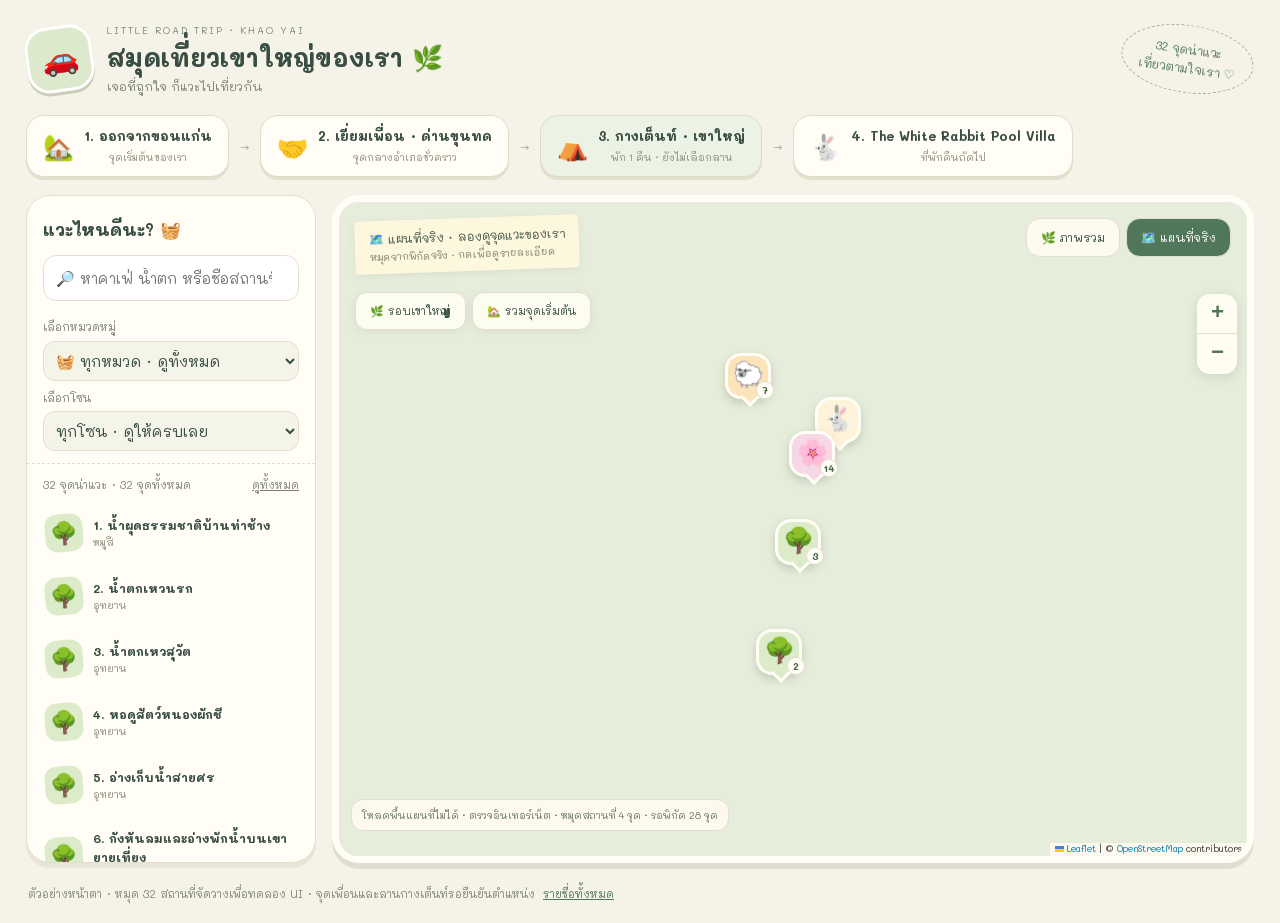
==== index.html @ 8b0625c5 "Add web app manifest for "สมุดเที่ยวเขาใหญ่ของเรา" - Created a new manifest.webmanifest file - Defin" ====
<!doctype html>
<html lang="th"><head><meta charset="utf-8"><meta name="viewport" content="width=device-width,initial-scale=1,viewport-fit=cover"><title>สมุดเที่ยวเขาใหญ่ของเรา 🌿</title>
<meta name="theme-color" content="#51775a">
<link rel="manifest" href="manifest.webmanifest">
<meta name="apple-mobile-web-app-capable" content="yes">
<meta name="mobile-web-app-capable" content="yes">
<meta name="apple-mobile-web-app-title" content="เที่ยวเขาใหญ่">
<meta name="apple-mobile-web-app-status-bar-style" content="default">
<link rel="icon" href="assets/icons/favicon.ico" sizes="16x16 32x32 48x48">
<link rel="icon" href="assets/icons/favicon.svg" type="image/svg+xml" sizes="any">
<link rel="apple-touch-icon" href="assets/icons/apple-touch-icon.png" sizes="180x180">
<link rel="preconnect" href="https://fonts.googleapis.com">
<link rel="preconnect" href="https://fonts.gstatic.com" crossorigin>
<link rel="stylesheet" href="https://fonts.googleapis.com/css2?family=Mali:wght@400;500;600;700&display=swap">
<link rel="stylesheet" href="assets/vendor/leaflet/leaflet.css">
<link rel="stylesheet" href="styles.css"></head><body>
<header><div class="brand"><div class="logo" aria-hidden="true">🚗</div><div><div class="kicker">LITTLE ROAD TRIP · KHAO YAI</div><h1>สมุดเที่ยวเขาใหญ่ของเรา 🌿</h1><p>เจอที่ถูกใจ ก็แวะไปเที่ยวกัน</p></div></div><div class="stamp">32 จุดน่าแวะ<br>เที่ยวตามใจเรา ♡</div></header>
<nav class="trip" id="trip" aria-label="จุดหมายหลัก"></nav>
<main class="workspace"><aside class="sidebar"><div class="sidebarhead"><h2>แวะไหนดีนะ? 🧺</h2><input id="search" class="search" type="search" placeholder="🔎 หาคาเฟ่ น้ำตก หรือชื่อสถานที่" aria-label="ค้นหาสถานที่"><div class="filtergrid"><div class="filterfield"><label class="filterlabel" for="category">เลือกหมวดหมู่</label><select id="category" aria-label="กรองหมวดหมู่"><option value="">🧺 ทุกหมวด · ดูทั้งหมด</option></select></div><div class="filterfield"><label class="filterlabel" for="zone">เลือกโซน</label><select id="zone" aria-label="กรองโซน"><option value="">ทุกโซน · ดูให้ครบเลย</option></select></div></div></div><div class="result"><span id="count" aria-live="polite"></span><button id="reset">ดูทั้งหมด</button></div><div class="list" id="list"></div></aside>
<section class="mapboard" id="board" aria-label="แผนที่เที่ยว"><div class="maptoolbar"><div class="tape" id="mapnotice">📌 แผนที่ภาพร่างสำหรับลอง UI<small>ตำแหน่งและเส้นทางในภาพนี้ใช้จัดวางตัวอย่าง ไม่ใช้เทียบระยะจริง</small></div><div class="views"><button id="sketchTab" aria-pressed="true">🌿 ภาพรวม</button><button id="realTab" aria-pressed="false">🗺️ แผนที่จริง</button></div></div><svg id="art" class="mapart" viewBox="0 0 1000 740" aria-label="ภาพร่างแสดงจุดหมายและสถานที่ 32 แห่ง"><defs><pattern id="grass" width="38" height="38" patternUnits="userSpaceOnUse"><path d="m6 13 2-4 2 4m17 15 2-3 2 3" fill="none" stroke="#bccda2" stroke-width="1.5" opacity=".5"/></pattern><symbol id="tree" viewBox="0 0 30 40"><path d="M15 37V20" stroke="#9b9d77" stroke-width="4"/><path d="m15 2 13 22H2Z" fill="#a5bc91"/><path d="m15 10 14 21H1Z" fill="#93ac7c"/></symbol></defs><rect width="1000" height="740" fill="#e9efdb"/><rect width="1000" height="740" fill="url(#grass)"/><path d="M720 0C830 100 660 150 760 260S860 430 720 530 850 680 1000 640" stroke="#c4deea" stroke-width="34" fill="none"/><path d="M0 560Q100 450 240 550T500 580 700 540 1000 580V740H0Z" fill="#d1dfbf"/><path d="m35 685 72-90 70 90m540 32 93-115 102 115m15-45 58-75 68 75" fill="#b5c99e"/><g opacity=".7"><use href="#tree" x="35" y="400" width="32" height="43"/><use href="#tree" x="80" y="425" width="25" height="40"/><use href="#tree" x="170" y="685" width="34" height="44"/><use href="#tree" x="605" y="650" width="35" height="50"/><use href="#tree" x="690" y="690" width="28" height="40"/><use href="#tree" x="930" y="425" width="28" height="40"/><use href="#tree" x="450" y="85" width="29" height="41"/></g><g fill="#fffdf4" opacity=".8"><ellipse cx="830" cy="88" rx="42" ry="15"/><ellipse cx="858" cy="80" rx="27" ry="20"/><ellipse cx="650" cy="55" rx="34" ry="12"/></g><path d="M195 145C150 260 320 255 380 310S500 420 410 520 290 565 300 650" fill="none" stroke="#fff9e9" stroke-width="22" stroke-linecap="round"/><path d="M195 145C150 260 320 255 380 310S500 420 410 520 290 565 300 650" fill="none" stroke="#87a985" stroke-width="7" stroke-dasharray="10 10" stroke-linecap="round"/><path d="M300 650Q475 730 610 480" fill="none" stroke="#fff9e9" stroke-width="20"/><path d="M300 650Q475 730 610 480" fill="none" stroke="#e9a58b" stroke-width="6" stroke-dasharray="9 9" stroke-linecap="round"/><text x="60" y="95" class="biglabel">ระหว่างทาง 🚙</text><text x="635" y="360" class="biglabel">รอบเขาใหญ่</text><text x="95" y="585" class="maplabel">อุทยาน · ธรรมชาติ 🌲</text><text x="565" y="178" class="maplabel">คาเฟ่ &amp; ของอร่อย ☕</text><g id="pins"></g><g id="mainpins"></g></svg>
<div class="controls"><button id="zoomIn" aria-label="ซูมเข้า">＋</button><button id="zoomOut" aria-label="ซูมออก">−</button><button id="fit" aria-label="ดูภาพรวม">⌂</button></div><div id="realmap" class="realmap" hidden></div><section id="selected" class="selected" hidden aria-live="polite"></section><div class="mapfoot">วาดไว้ให้เลือกจุดแวะ ♡ · ภาพร่างไม่อิงมาตราส่วน</div></section></main>
<footer class="help">ตัวอย่างหน้าตา · หมุด 32 สถานที่จัดวางเพื่อทดลอง UI · จุดเพื่อนและลานกางเต็นท์รอยืนยันตำแหน่ง<a href="README.md">รายชื่อทั้งหมด</a></footer>
<dialog id="dialog"><div class="dialoghead"><span>บันทึกของจุดนี้ 📖</span><button id="close">ปิด ✕</button></div><div class="detail" id="detail"></div></dialog>
<script src="assets/vendor/leaflet/leaflet.js" defer></script>
<script src="places-data.js" defer></script>
<script src="app.js" defer></script></body></html>
---- assets/vendor/leaflet/leaflet.css ----
/* required styles */

.leaflet-pane,
.leaflet-tile,
.leaflet-marker-icon,
.leaflet-marker-shadow,
.leaflet-tile-container,
.leaflet-pane > svg,
.leaflet-pane > canvas,
.leaflet-zoom-box,
.leaflet-image-layer,
.leaflet-layer {
	position: absolute;
	left: 0;
	top: 0;
	}
.leaflet-container {
	overflow: hidden;
	}
.leaflet-tile,
.leaflet-marker-icon,
.leaflet-marker-shadow {
	-webkit-user-select: none;
	   -moz-user-select: none;
	        user-select: none;
	  -webkit-user-drag: none;
	}
/* Prevents IE11 from highlighting tiles in blue */
.leaflet-tile::selection {
	background: transparent;
}
/* Safari renders non-retina tile on retina better with this, but Chrome is worse */
.leaflet-safari .leaflet-tile {
	image-rendering: -webkit-optimize-contrast;
	}
/* hack that prevents hw layers "stretching" when loading new tiles */
.leaflet-safari .leaflet-tile-container {
	width: 1600px;
	height: 1600px;
	-webkit-transform-origin: 0 0;
	}
.leaflet-marker-icon,
.leaflet-marker-shadow {
	display: block;
	}
/* .leaflet-container svg: reset svg max-width decleration shipped in Joomla! (joomla.org) 3.x */
/* .leaflet-container img: map is broken in FF if you have max-width: 100% on tiles */
.leaflet-container .leaflet-overlay-pane svg {
	max-width: none !important;
	max-height: none !important;
	}
.leaflet-container .leaflet-marker-pane img,
.leaflet-container .leaflet-shadow-pane img,
.leaflet-container .leaflet-tile-pane img,
.leaflet-container img.leaflet-image-layer,
.leaflet-container .leaflet-tile {
	max-width: none !important;
	max-height: none !important;
	width: auto;
	padding: 0;
	}

.leaflet-container img.leaflet-tile {
	/* See: https://bugs.chromium.org/p/chromium/issues/detail?id=600120 */
	mix-blend-mode: plus-lighter;
}

.leaflet-container.leaflet-touch-zoom {
	-ms-touch-action: pan-x pan-y;
	touch-action: pan-x pan-y;
	}
.leaflet-container.leaflet-touch-drag {
	-ms-touch-action: pinch-zoom;
	/* Fallback for FF which doesn't support pinch-zoom */
	touch-action: none;
	touch-action: pinch-zoom;
}
.leaflet-container.leaflet-touch-drag.leaflet-touch-zoom {
	-ms-touch-action: none;
	touch-action: none;
}
.leaflet-container {
	-webkit-tap-highlight-color: transparent;
}
.leaflet-container a {
	-webkit-tap-highlight-color: rgba(51, 181, 229, 0.4);
}
.leaflet-tile {
	filter: inherit;
	visibility: hidden;
	}
.leaflet-tile-loaded {
	visibility: inherit;
	}
.leaflet-zoom-box {
	width: 0;
	height: 0;
	-moz-box-sizing: border-box;
	     box-sizing: border-box;
	z-index: 800;
	}
/* workaround for https://bugzilla.mozilla.org/show_bug.cgi?id=888319 */
.leaflet-overlay-pane svg {
	-moz-user-select: none;
	}

.leaflet-pane         { z-index: 400; }

.leaflet-tile-pane    { z-index: 200; }
.leaflet-overlay-pane { z-index: 400; }
.leaflet-shadow-pane  { z-index: 500; }
.leaflet-marker-pane  { z-index: 600; }
.leaflet-tooltip-pane   { z-index: 650; }
.leaflet-popup-pane   { z-index: 700; }

.leaflet-map-pane canvas { z-index: 100; }
.leaflet-map-pane svg    { z-index: 200; }

.leaflet-vml-shape {
	width: 1px;
	height: 1px;
	}
.lvml {
	behavior: url(#default#VML);
	display: inline-block;
	position: absolute;
	}


/* control positioning */

.leaflet-control {
	position: relative;
	z-index: 800;
	pointer-events: visiblePainted; /* IE 9-10 doesn't have auto */
	pointer-events: auto;
	}
.leaflet-top,
.leaflet-bottom {
	position: absolute;
	z-index: 1000;
	pointer-events: none;
	}
.leaflet-top {
	top: 0;
	}
.leaflet-right {
	right: 0;
	}
.leaflet-bottom {
	bottom: 0;
	}
.leaflet-left {
	left: 0;
	}
.leaflet-control {
	float: left;
	clear: both;
	}
.leaflet-right .leaflet-control {
	float: right;
	}
.leaflet-top .leaflet-control {
	margin-top: 10px;
	}
.leaflet-bottom .leaflet-control {
	margin-bottom: 10px;
	}
.leaflet-left .leaflet-control {
	margin-left: 10px;
	}
.leaflet-right .leaflet-control {
	margin-right: 10px;
	}


/* zoom and fade animations */

.leaflet-fade-anim .leaflet-popup {
	opacity: 0;
	-webkit-transition: opacity 0.2s linear;
	   -moz-transition: opacity 0.2s linear;
	        transition: opacity 0.2s linear;
	}
.leaflet-fade-anim .leaflet-map-pane .leaflet-popup {
	opacity: 1;
	}
.leaflet-zoom-animated {
	-webkit-transform-origin: 0 0;
	    -ms-transform-origin: 0 0;
	        transform-origin: 0 0;
	}
svg.leaflet-zoom-animated {
	will-change: transform;
}

.leaflet-zoom-anim .leaflet-zoom-animated {
	-webkit-transition: -webkit-transform 0.25s cubic-bezier(0,0,0.25,1);
	   -moz-transition:    -moz-transform 0.25s cubic-bezier(0,0,0.25,1);
	        transition:         transform 0.25s cubic-bezier(0,0,0.25,1);
	}
.leaflet-zoom-anim .leaflet-tile,
.leaflet-pan-anim .leaflet-tile {
	-webkit-transition: none;
	   -moz-transition: none;
	        transition: none;
	}

.leaflet-zoom-anim .leaflet-zoom-hide {
	visibility: hidden;
	}


/* cursors */

.leaflet-interactive {
	cursor: pointer;
	}
.leaflet-grab {
	cursor: -webkit-grab;
	cursor:    -moz-grab;
	cursor:         grab;
	}
.leaflet-crosshair,
.leaflet-crosshair .leaflet-interactive {
	cursor: crosshair;
	}
.leaflet-popup-pane,
.leaflet-control {
	cursor: auto;
	}
.leaflet-dragging .leaflet-grab,
.leaflet-dragging .leaflet-grab .leaflet-interactive,
.leaflet-dragging .leaflet-marker-draggable {
	cursor: move;
	cursor: -webkit-grabbing;
	cursor:    -moz-grabbing;
	cursor:         grabbing;
	}

/* marker & overlays interactivity */
.leaflet-marker-icon,
.leaflet-marker-shadow,
.leaflet-image-layer,
.leaflet-pane > svg path,
.leaflet-tile-container {
	pointer-events: none;
	}

.leaflet-marker-icon.leaflet-interactive,
.leaflet-image-layer.leaflet-interactive,
.leaflet-pane > svg path.leaflet-interactive,
svg.leaflet-image-layer.leaflet-interactive path {
	pointer-events: visiblePainted; /* IE 9-10 doesn't have auto */
	pointer-events: auto;
	}

/* visual tweaks */

.leaflet-container {
	background: #ddd;
	outline-offset: 1px;
	}
.leaflet-container a {
	color: #0078A8;
	}
.leaflet-zoom-box {
	border: 2px dotted #38f;
	background: rgba(255,255,255,0.5);
	}


/* general typography */
.leaflet-container {
	font-family: "Helvetica Neue", Arial, Helvetica, sans-serif;
	font-size: 12px;
	font-size: 0.75rem;
	line-height: 1.5;
	}


/* general toolbar styles */

.leaflet-bar {
	box-shadow: 0 1px 5px rgba(0,0,0,0.65);
	border-radius: 4px;
	}
.leaflet-bar a {
	background-color: #fff;
	border-bottom: 1px solid #ccc;
	width: 26px;
	height: 26px;
	line-height: 26px;
	display: block;
	text-align: center;
	text-decoration: none;
	color: black;
	}
.leaflet-bar a,
.leaflet-control-layers-toggle {
	background-position: 50% 50%;
	background-repeat: no-repeat;
	display: block;
	}
.leaflet-bar a:hover,
.leaflet-bar a:focus {
	background-color: #f4f4f4;
	}
.leaflet-bar a:first-child {
	border-top-left-radius: 4px;
	border-top-right-radius: 4px;
	}
.leaflet-bar a:last-child {
	border-bottom-left-radius: 4px;
	border-bottom-right-radius: 4px;
	border-bottom: none;
	}
.leaflet-bar a.leaflet-disabled {
	cursor: default;
	background-color: #f4f4f4;
	color: #bbb;
	}

.leaflet-touch .leaflet-bar a {
	width: 30px;
	height: 30px;
	line-height: 30px;
	}
.leaflet-touch .leaflet-bar a:first-child {
	border-top-left-radius: 2px;
	border-top-right-radius: 2px;
	}
.leaflet-touch .leaflet-bar a:last-child {
	border-bottom-left-radius: 2px;
	border-bottom-right-radius: 2px;
	}

/* zoom control */

.leaflet-control-zoom-in,
.leaflet-control-zoom-out {
	font: bold 18px 'Lucida Console', Monaco, monospace;
	text-indent: 1px;
	}

.leaflet-touch .leaflet-control-zoom-in, .leaflet-touch .leaflet-control-zoom-out  {
	font-size: 22px;
	}


/* layers control */

.leaflet-control-layers {
	box-shadow: 0 1px 5px rgba(0,0,0,0.4);
	background: #fff;
	border-radius: 5px;
	}
.leaflet-control-layers-toggle {
	background-image: url(images/layers.png);
	width: 36px;
	height: 36px;
	}
.leaflet-retina .leaflet-control-layers-toggle {
	background-image: url(images/layers-2x.png);
	background-size: 26px 26px;
	}
.leaflet-touch .leaflet-control-layers-toggle {
	width: 44px;
	height: 44px;
	}
.leaflet-control-layers .leaflet-control-layers-list,
.leaflet-control-layers-expanded .leaflet-control-layers-toggle {
	display: none;
	}
.leaflet-control-layers-expanded .leaflet-control-layers-list {
	display: block;
	position: relative;
	}
.leaflet-control-layers-expanded {
	padding: 6px 10px 6px 6px;
	color: #333;
	background: #fff;
	}
.leaflet-control-layers-scrollbar {
	overflow-y: scroll;
	overflow-x: hidden;
	padding-right: 5px;
	}
.leaflet-control-layers-selector {
	margin-top: 2px;
	position: relative;
	top: 1px;
	}
.leaflet-control-layers label {
	display: block;
	font-size: 13px;
	font-size: 1.08333em;
	}
.leaflet-control-layers-separator {
	height: 0;
	border-top: 1px solid #ddd;
	margin: 5px -10px 5px -6px;
	}

/* Default icon URLs */
.leaflet-default-icon-path { /* used only in path-guessing heuristic, see L.Icon.Default */
	background-image: url(images/marker-icon.png);
	}


/* attribution and scale controls */

.leaflet-container .leaflet-control-attribution {
	background: #fff;
	background: rgba(255, 255, 255, 0.8);
	margin: 0;
	}
.leaflet-control-attribution,
.leaflet-control-scale-line {
	padding: 0 5px;
	color: #333;
	line-height: 1.4;
	}
.leaflet-control-attribution a {
	text-decoration: none;
	}
.leaflet-control-attribution a:hover,
.leaflet-control-attribution a:focus {
	text-decoration: underline;
	}
.leaflet-attribution-flag {
	display: inline !important;
	vertical-align: baseline !important;
	width: 1em;
	height: 0.6669em;
	}
.leaflet-left .leaflet-control-scale {
	margin-left: 5px;
	}
.leaflet-bottom .leaflet-control-scale {
	margin-bottom: 5px;
	}
.leaflet-control-scale-line {
	border: 2px solid #777;
	border-top: none;
	line-height: 1.1;
	padding: 2px 5px 1px;
	white-space: nowrap;
	-moz-box-sizing: border-box;
	     box-sizing: border-box;
	background: rgba(255, 255, 255, 0.8);
	text-shadow: 1px 1px #fff;
	}
.leaflet-control-scale-line:not(:first-child) {
	border-top: 2px solid #777;
	border-bottom: none;
	margin-top: -2px;
	}
.leaflet-control-scale-line:not(:first-child):not(:last-child) {
	border-bottom: 2px solid #777;
	}

.leaflet-touch .leaflet-control-attribution,
.leaflet-touch .leaflet-control-layers,
.leaflet-touch .leaflet-bar {
	box-shadow: none;
	}
.leaflet-touch .leaflet-control-layers,
.leaflet-touch .leaflet-bar {
	border: 2px solid rgba(0,0,0,0.2);
	background-clip: padding-box;
	}


/* popup */

.leaflet-popup {
	position: absolute;
	text-align: center;
	margin-bottom: 20px;
	}
.leaflet-popup-content-wrapper {
	padding: 1px;
	text-align: left;
	border-radius: 12px;
	}
.leaflet-popup-content {
	margin: 13px 24px 13px 20px;
	line-height: 1.3;
	font-size: 13px;
	font-size: 1.08333em;
	min-height: 1px;
	}
.leaflet-popup-content p {
	margin: 17px 0;
	margin: 1.3em 0;
	}
.leaflet-popup-tip-container {
	width: 40px;
	height: 20px;
	position: absolute;
	left: 50%;
	margin-top: -1px;
	margin-left: -20px;
	overflow: hidden;
	pointer-events: none;
	}
.leaflet-popup-tip {
	width: 17px;
	height: 17px;
	padding: 1px;

	margin: -10px auto 0;
	pointer-events: auto;

	-webkit-transform: rotate(45deg);
	   -moz-transform: rotate(45deg);
	    -ms-transform: rotate(45deg);
	        transform: rotate(45deg);
	}
.leaflet-popup-content-wrapper,
.leaflet-popup-tip {
	background: white;
	color: #333;
	box-shadow: 0 3px 14px rgba(0,0,0,0.4);
	}
.leaflet-container a.leaflet-popup-close-button {
	position: absolute;
	top: 0;
	right: 0;
	border: none;
	text-align: center;
	width: 24px;
	height: 24px;
	font: 16px/24px Tahoma, Verdana, sans-serif;
	color: #757575;
	text-decoration: none;
	background: transparent;
	}
.leaflet-container a.leaflet-popup-close-button:hover,
.leaflet-container a.leaflet-popup-close-button:focus {
	color: #585858;
	}
.leaflet-popup-scrolled {
	overflow: auto;
	}

.leaflet-oldie .leaflet-popup-content-wrapper {
	-ms-zoom: 1;
	}
.leaflet-oldie .leaflet-popup-tip {
	width: 24px;
	margin: 0 auto;

	-ms-filter: "progid:DXImageTransform.Microsoft.Matrix(M11=0.70710678, M12=0.70710678, M21=-0.70710678, M22=0.70710678)";
	filter: progid:DXImageTransform.Microsoft.Matrix(M11=0.70710678, M12=0.70710678, M21=-0.70710678, M22=0.70710678);
	}

.leaflet-oldie .leaflet-control-zoom,
.leaflet-oldie .leaflet-control-layers,
.leaflet-oldie .leaflet-popup-content-wrapper,
.leaflet-oldie .leaflet-popup-tip {
	border: 1px solid #999;
	}


/* div icon */

.leaflet-div-icon {
	background: #fff;
	border: 1px solid #666;
	}


/* Tooltip */
/* Base styles for the element that has a tooltip */
.leaflet-tooltip {
	position: absolute;
	padding: 6px;
	background-color: #fff;
	border: 1px solid #fff;
	border-radius: 3px;
	color: #222;
	white-space: nowrap;
	-webkit-user-select: none;
	-moz-user-select: none;
	-ms-user-select: none;
	user-select: none;
	pointer-events: none;
	box-shadow: 0 1px 3px rgba(0,0,0,0.4);
	}
.leaflet-tooltip.leaflet-interactive {
	cursor: pointer;
	pointer-events: auto;
	}
.leaflet-tooltip-top:before,
.leaflet-tooltip-bottom:before,
.leaflet-tooltip-left:before,
.leaflet-tooltip-right:before {
	position: absolute;
	pointer-events: none;
	border: 6px solid transparent;
	background: transparent;
	content: "";
	}

/* Directions */

.leaflet-tooltip-bottom {
	margin-top: 6px;
}
.leaflet-tooltip-top {
	margin-top: -6px;
}
.leaflet-tooltip-bottom:before,
.leaflet-tooltip-top:before {
	left: 50%;
	margin-left: -6px;
	}
.leaflet-tooltip-top:before {
	bottom: 0;
	margin-bottom: -12px;
	border-top-color: #fff;
	}
.leaflet-tooltip-bottom:before {
	top: 0;
	margin-top: -12px;
	margin-left: -6px;
	border-bottom-color: #fff;
	}
.leaflet-tooltip-left {
	margin-left: -6px;
}
.leaflet-tooltip-right {
	margin-left: 6px;
}
.leaflet-tooltip-left:before,
.leaflet-tooltip-right:before {
	top: 50%;
	margin-top: -6px;
	}
.leaflet-tooltip-left:before {
	right: 0;
	margin-right: -12px;
	border-left-color: #fff;
	}
.leaflet-tooltip-right:before {
	left: 0;
	margin-left: -12px;
	border-right-color: #fff;
	}

/* Printing */

@media print {
	/* Prevent printers from removing background-images of controls. */
	.leaflet-control {
		-webkit-print-color-adjust: exact;
		print-color-adjust: exact;
		}
	}
---- styles.css ----
:root{--ink:#384d43;--sage:#51775a;--cream:#fffaf0;--line:#e4decf;--peach:#efaa8e}
*{box-sizing:border-box}
body{margin:0;color:var(--ink);font:15px/1.6 "Mali",Tahoma,"Leelawadee UI",sans-serif;background:#f5f2e7;background-image:radial-gradient(#dfdac8 .6px,transparent .6px);background-size:10px 10px}
button,input,select{font:inherit;color:inherit}
button,a{touch-action:manipulation}
button{cursor:pointer}
a{color:var(--sage)}
button:focus-visible,a:focus-visible,input:focus-visible,select:focus-visible,[role=button]:focus-visible{outline:3px solid #c98261;outline-offset:3px}
button{border:1px solid var(--line);background:var(--cream);border-radius:14px;padding:9px 14px}
button:hover{background:#edf0df}
button:active{transform:scale(.96)}
header{max-width:1600px;margin:auto;padding:22px 26px 13px;display:flex;align-items:center;justify-content:space-between;gap:12px}
.brand{display:flex;align-items:center;gap:14px}
.logo{font-size:30px;background:#dde9cd;border:3px solid white;border-radius:22px;transform:rotate(-8deg);padding:6px 12px;box-shadow:0 3px 0 #cbcdb9}
.kicker{font-size:10px;letter-spacing:2px;color:#7e8d75}
h1{font-size:25px;margin:0;line-height:1.55}
header p{margin:0;color:#788170;font-size:12px}
.stamp{border:1px dashed #a4b098;border-radius:50%;padding:14px 17px;text-align:center;color:var(--sage);font-size:12px;transform:rotate(8deg)}
.trip{display:flex;gap:10px;align-items:center;max-width:1600px;margin:0 auto;padding:6px 26px 18px;overflow:auto}
.stop{white-space:nowrap;display:flex;align-items:center;gap:10px;border:1px solid #dddcc8;background:#fffdf5;border-radius:18px;padding:10px 16px;box-shadow:0 3px 0 #e4dfcd;font-size:12px}
.stop strong{display:block;font-size:13px}
.stop .icon{font-size:25px}
.stop small{color:#888875}
.arrow{color:#a8b491}
.trip .stop:nth-of-type(3){background:#edf3e4}
.workspace{max-width:1600px;margin:0 auto;padding:0 26px 22px;display:grid;grid-template-columns:290px minmax(0,1fr);gap:16px;height:calc(100vh - 210px);min-height:640px}
.sidebar{background:#fffdf6;border:1px solid var(--line);border-radius:24px;display:flex;flex-direction:column;overflow:hidden;box-shadow:0 5px 0 #e9e4d6}
.sidebarhead{padding:20px 16px 12px;border-bottom:1px dashed var(--line)}
.sidebarhead h2{font-size:17px;margin:0 0 12px}
.search{width:100%;border:1px solid var(--line);border-radius:13px;padding:10px 12px;background:white;margin-bottom:9px}
select{width:100%;padding:8px;border:1px solid var(--line);border-radius:12px;background:#f5f4e9}
.result{font-size:11px;color:#7b8274;display:flex;justify-content:space-between;padding:0 16px 9px;gap:8px}
.result button{padding:0;border:0;background:none;font-size:11px;text-decoration:underline}
.list{overflow:auto;padding:0 9px 12px}
.place{width:100%;text-align:left;display:flex;align-items:center;gap:10px;border:0;border-radius:14px;padding:11px 9px;margin-bottom:3px;background:transparent}
.place[aria-pressed=true]{background:#ebf0dd}
.place .sticker{background:var(--tint);width:38px;height:38px;border-radius:12px;display:grid;place-items:center;font-size:22px;flex-shrink:0;transform:rotate(-5deg)}
.place strong{font-size:12px;display:block;line-height:1.55}
.place small{font-size:10px;color:#828673;display:block}
.mapboard{position:relative;border:7px solid #fffdf6;border-radius:27px;background:#e8eedb;overflow:hidden;box-shadow:0 6px 0 #dfdfcf}
.maptoolbar{position:absolute;top:16px;left:16px;right:16px;display:flex;justify-content:space-between;align-items:flex-start;gap:10px;z-index:3;pointer-events:none}
.maptoolbar>*{pointer-events:auto}
.tape{background:#fff8dfed;padding:9px 14px;box-shadow:0 2px 6px #5c76521c;transform:rotate(-2deg);font-size:12px;max-width:340px;border-radius:3px}
.tape small{display:block;font-size:10px;color:#7b806b}



.mapart{width:100%;height:100%;display:block;touch-action:pan-y}
.controls{position:absolute;right:15px;top:83px;display:flex;flex-direction:column;gap:7px;z-index:3}
.controls button{width:40px;height:40px;padding:0;background:#fffdf5;font-size:20px;box-shadow:0 2px 4px #4e664922}
.maplabel{font-size:16px;fill:#74866b;font-family:"Mali",Tahoma,sans-serif}
.biglabel{font-size:21px;fill:#7d9672;letter-spacing:1px}
.pin{cursor:pointer;outline:none}
.pin .bubble{stroke:#fff;stroke-width:4;filter:drop-shadow(0 3px 2px #5c765244)}
.pin text{pointer-events:none}
.pin:hover .bubble,.pin:focus .bubble{stroke:#ddb66d;stroke-width:6}
.pin[aria-pressed=true] .bubble{stroke:#d78c68;stroke-width:6}
.pin .glyph{font-size:22px;text-anchor:middle;dominant-baseline:central}
.pin .num{font-size:9px;text-anchor:middle;fill:#455a43;font-weight:bold}
.major .glyph{font-size:28px}
.major .label{font-size:12px;font-weight:bold;fill:#4a6752}
.major .sub{font-size:9px;fill:#85826e}
.selected{position:absolute;bottom:30px;left:23px;width:min(380px,calc(100% - 80px));z-index:4;background:#fffdf4;border:1px solid #e4decf;border-radius:22px;padding:20px;box-shadow:0 10px 35px #4b694329;animation:pop .3s ease-out}
.selected:before{content:'';position:absolute;top:-9px;left:35%;width:90px;height:23px;background:#ecd9bd9c;transform:rotate(-4deg)}
.selected h2{font-size:18px;line-height:1.5;margin:8px 0}
.selected p{font-size:12px;color:#78816d;margin:8px 0}
.badge{font-size:10px;color:#6a8760}
.closepanel{position:absolute;top:10px;right:10px;border:0;background:transparent;padding:3px 9px}
.actions{display:flex;gap:7px;flex-wrap:wrap;margin-top:13px}
.btn{display:inline-block;border:1px solid var(--line);border-radius:12px;padding:8px 11px;background:#fdfaf0;color:#52734f;font-size:12px;text-decoration:none}
.btn.primary{background:#597e58;color:white;border-color:#597e58}
.mapfoot{position:absolute;bottom:8px;right:12px;font-size:9px;color:#6a7b61;background:#f7f9ecbd;border-radius:8px;padding:3px 8px}





.help{max-width:1600px;margin:0 auto;padding:0 28px 20px;color:#7f8675;font-size:11px}
.help a{margin-left:8px}
dialog{padding:0;width:min(740px,calc(100% - 24px));max-height:85vh;border:1px solid var(--line);border-radius:23px;background:var(--cream);color:var(--ink)}
dialog::backdrop{background:#2e483eb3}
.dialoghead{position:sticky;top:0;background:var(--cream);padding:12px 20px;display:flex;justify-content:space-between;align-items:center;border-bottom:1px dashed var(--line)}
.detail{padding:12px 24px 25px;overflow-wrap:anywhere}
.detail h2{font-size:23px}
.detail h3{font-size:16px}
.detail p,.detail li{font-size:13px}
.detail ul{padding-left:20px}
[hidden]{display:none!important}
@keyframes pop{from{opacity:0;transform:translateY(12px) scale(.97)}
to{opacity:1;transform:none}
}
@keyframes wiggle{0%{transform:rotate(-8deg)}
50%{transform:rotate(3deg)}
100%{transform:rotate(-8deg)}
}
.logo{animation:wiggle 1s ease-in-out 1}
@media(prefers-reduced-motion:reduce){*,*:before,*:after{animation:none!important;transition:none!important;scroll-behavior:auto!important}
}
@media(max-width:850px){header{padding:16px}
.stamp{display:none}
h1{font-size:21px}
.trip{padding:4px 16px 15px}
.stop{padding:8px 12px}
.workspace{padding:0 12px 12px;grid-template-columns:220px minmax(0,1fr);gap:10px;min-height:650px}
.tape{max-width:210px}
.maptoolbar{flex-wrap:wrap}
.selected{left:12px;bottom:30px;width:calc(100% - 24px);padding:15px}

}


/* รายชื่อเลื่อนได้โดยไม่มีแถบเลื่อนซ้อน */


.list{min-height:0;flex:1;overflow-x:hidden;overflow-y:auto;scrollbar-width:none;-ms-overflow-style:none;overscroll-behavior:contain}

.list::-webkit-scrollbar{display:none}

.sidebarhead,.result{flex-shrink:0}



.filterlabel{display:block;margin:8px 0 5px;font-size:11px;color:#78816d}

.result{padding-top:12px}

/* มือถือ: แผนที่ก่อน ตัวกรองสองคอลัมน์ และรายละเอียดจากขอบล่าง */
.filterfield{min-width:0}
@media(max-width:620px){
  body{font-size:14px}
  header{padding:16px 16px 10px;padding-top:max(16px,env(safe-area-inset-top));gap:8px}
  .brand{gap:10px;min-width:0}
  .brand>div:last-child{min-width:0}
  .logo{font-size:25px;padding:5px 9px;border-radius:18px;flex-shrink:0}
  .kicker{font-size:8px;letter-spacing:1.2px}
  h1{font-size:clamp(17px,4.8vw,22px);line-height:1.45;overflow-wrap:anywhere}
  header p{font-size:11px;margin-top:3px}
  .trip{display:grid;grid-template-columns:repeat(2,minmax(0,1fr));gap:8px;padding:4px 14px 14px;overflow:visible}
  .arrow{display:none}
  .stop{min-width:0;min-height:72px;padding:9px 10px;gap:8px;border-radius:16px;white-space:normal;box-shadow:0 2px 0 #e4dfcd;text-align:left}
  .stop>span:last-child{min-width:0;flex:1}
  .stop .icon{font-size:23px;flex-shrink:0}
  .stop strong{font-size:11px;line-height:1.5;overflow-wrap:anywhere}
  .stop small{font-size:9px;display:block;line-height:1.4;margin-top:3px}
  .workspace{display:flex;flex-direction:column;height:auto;min-height:0;gap:16px;padding:0 12px 16px}
  .mapboard{order:-1;display:flex;flex-direction:column;height:430px;height:clamp(350px,57svh,500px);min-height:0;border-width:4px;border-radius:23px;box-shadow:0 4px 0 #dfdfcf;min-width:0}
  .maptoolbar{position:relative;inset:auto;flex-direction:column;flex-wrap:nowrap;align-items:stretch;padding:10px 10px 0;gap:9px;flex-shrink:0}
  .tape{transform:none;max-width:none;font-size:11px;padding:8px 10px;border-radius:10px;box-shadow:none;background:#fff9e4e8}
  .tape small{font-size:9px;line-height:1.5;margin-top:2px}
  
  
  .mapart{flex:1;min-height:0;width:100%;height:auto;padding-bottom:20px}
  .controls{top:auto;bottom:32px;right:10px;gap:6px}
  .controls button{width:44px;height:44px;border-radius:14px;font-size:22px}
  .mapfoot{bottom:7px;left:10px;right:auto;font-size:8px;max-width:calc(100% - 20px)}
  
  
  .sidebar{height:auto;min-width:0;border-radius:22px;box-shadow:0 3px 0 #e9e4d6}
  .sidebarhead{padding:16px 14px 14px}
  .sidebarhead h2{font-size:17px;margin:0 0 12px}
  .search{font-size:16px;min-height:48px;padding:11px 12px;margin:0}
  .filtergrid{display:grid;grid-template-columns:repeat(2,minmax(0,1fr));gap:10px;margin-top:10px}
  .filterlabel{font-size:11px;margin:0 0 5px}
  select{font-size:16px;min-height:46px;padding:8px;width:100%;text-overflow:ellipsis}
  .result{padding:10px 14px 8px;align-items:center;min-height:44px;font-size:11px}
  .result button{min-height:44px;padding:7px 0 7px 12px;font-size:12px}
  .list{flex:none;max-height:360px;max-height:48svh;padding:0 8px 12px}
  .place{min-height:64px;padding:10px;gap:12px;margin:0;border-bottom:1px solid #eeebdf;border-radius:12px}
  .place .sticker{width:42px;height:42px;border-radius:14px;font-size:24px}
  .place>span:last-child{min-width:0;flex:1}
  .place strong{font-size:13px;line-height:1.6;overflow-wrap:anywhere}
  .place small{font-size:11px;margin-top:2px}
  .selected{position:fixed;left:8px;right:8px;bottom:8px;width:auto;max-height:65vh;max-height:65svh;padding:22px 18px max(18px,env(safe-area-inset-bottom));overflow-y:auto;overscroll-behavior:contain;border-radius:26px 26px 20px 20px;box-shadow:0 -8px 50px #29453642;z-index:20;scrollbar-width:none}
  .selected::-webkit-scrollbar{display:none}
  .selected:before{top:8px;left:calc(50% - 20px);width:40px;height:4px;border-radius:6px;background:#d5d6c6;transform:none}
  .selected h2{font-size:20px;margin:10px 28px 10px 0;overflow-wrap:anywhere}
  .selected p{font-size:13px;line-height:1.75}
  .badge{font-size:11px;padding-right:32px}
  .closepanel{top:12px;right:10px;min-width:44px;min-height:44px;border-radius:50%;padding:8px}
  .actions{display:grid;grid-template-columns:repeat(2,minmax(0,1fr));gap:8px;margin-top:16px}
  .actions .btn{display:flex;align-items:center;justify-content:center;text-align:center;min-height:46px;font-size:13px;padding:10px 8px;border-radius:14px}
  .actions .primary{grid-column:1/-1;font-size:15px;min-height:50px}
  dialog{width:calc(100% - 16px);max-height:88vh;max-height:88svh;border-radius:22px}
  .dialoghead{padding:12px 16px;font-size:13px}
  .dialoghead button{min-height:44px;min-width:60px}
  .detail{padding:12px 18px 24px}
  .detail h2{font-size:21px}
  .detail p,.detail li{font-size:14px;line-height:1.8}
  .help{padding:0 16px max(22px,env(safe-area-inset-bottom));font-size:10px;line-height:1.8}
}
@media(max-width:360px){
  .stop{padding:8px;gap:6px}
  .stop .icon{font-size:20px}
  .stop strong{font-size:10px}
  .filtergrid{grid-template-columns:1fr}
}
@media(max-width:620px) and (orientation:landscape){
  .mapboard{height:400px}
  .selected{max-height:80svh}
}




/* สลับภาพร่างกับ OpenStreetMap */
.views{display:flex;gap:6px}
.views button{background:#fffcf1ef;font-size:12px}
.views button[aria-pressed=true]{background:#51775a;color:white}
.realmap{position:absolute;inset:0;background:#eaf0dd;z-index:1}
.mapboard.real .selected{left:auto;right:23px}
.mapboard.real .controls{display:none}
@media(max-width:850px){.mapboard.real .selected{right:12px}}
@media(max-width:620px){
.views{display:grid;grid-template-columns:1fr 1fr;gap:5px;background:#fffdf3db;border-radius:15px;padding:4px}
.views button{border:0;border-radius:11px;min-height:42px;font-size:12px;padding:7px 8px;background:transparent}
.realmap{top:135px}
.mapboard.real .selected{left:8px;right:8px}
}

.osm-canvas{width:100%;height:100%;background:#e7eddb;z-index:0;font-family:"Mali",Tahoma,sans-serif}
.osm-canvas .leaflet-tile-pane{filter:saturate(.8)}
.osm-pin{background:none;border:0}
.osm-sticker{height:46px;width:46px;border:3px solid #fffdf5;border-radius:16px;background:var(--pin-tint);box-shadow:0 4px 10px #38553538;position:relative;display:flex;align-items:center;justify-content:center}
.osm-sticker:after{content:'';position:absolute;bottom:-8px;left:15px;width:11px;height:11px;transform:rotate(45deg);background:var(--pin-tint);border-right:3px solid #fffdf5;border-bottom:3px solid #fffdf5}
.osm-glyph{font-size:25px;line-height:1;padding-bottom:4px}
.osm-number{position:absolute;bottom:-3px;right:-6px;background:#fffdf5;border:1px solid #e4decf;border-radius:9px;min-width:18px;height:18px;text-align:center;font:700 10px/16px "Mali",sans-serif;color:#496949;z-index:1}
.osm-sticker.is-selected{outline:3px solid #d89573;box-shadow:0 4px 16px #ad735858}
.osm-tooltip{border:1px solid #e2decd;border-radius:10px;background:#fffaf0;color:#415b44;box-shadow:0 3px 12px #4b604222;font:12px/1.6 "Mali",Tahoma,sans-serif}
.osm-tools{position:absolute;top:90px;left:16px;z-index:2;display:flex;gap:6px}
.osm-tools button{font-size:11px;background:#fffdf3ed;border-radius:12px;box-shadow:0 2px 8px #34473114}
.osm-status{position:absolute;bottom:25px;left:12px;max-width:calc(100% - 130px);z-index:2;background:#fffaf0ed;padding:7px 10px;border:1px solid #e3decb;border-radius:12px;font-size:10px;color:#65735b;pointer-events:none}
.mapboard.real .mapfoot{display:none}
.mapboard.real .leaflet-top{top:82px}
.osm-canvas .leaflet-control-zoom{border:0;box-shadow:0 3px 12px #34473125;border-radius:13px;overflow:hidden}
.osm-canvas .leaflet-control-zoom a{width:40px;height:40px;line-height:40px;background:#fffdf2;color:#52734f;border-color:#e5e0cd}
.osm-canvas .leaflet-control-attribution{font-size:9px;background:#fffaf0df}
.map-load-error{padding:140px 22px;font-size:14px;text-align:center}
.pending-coords{background:#fff2df;border-radius:10px;padding:8px 10px}
@media(max-width:620px){
  .realmap{top:135px}
  .osm-tools{top:10px;left:10px;right:55px;gap:5px}
  .osm-tools button{min-height:40px;padding:7px 8px;font-size:10px}
  .mapboard.real .leaflet-top{top:56px}
  .osm-status{bottom:27px;left:8px;font-size:9px;padding:5px 8px;max-width:calc(100% - 16px)}
  .osm-canvas .leaflet-control-zoom a{width:44px;height:44px;line-height:44px}
}
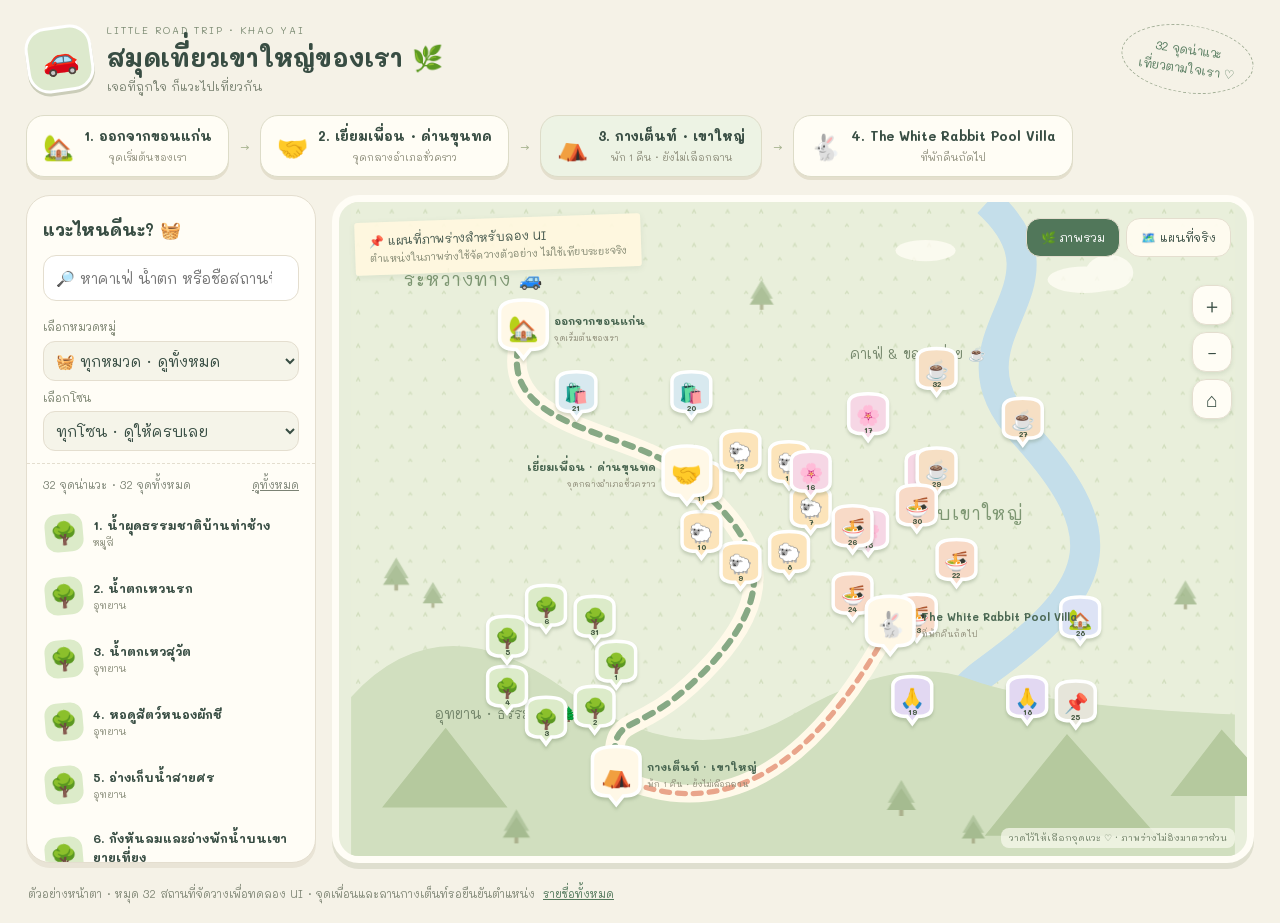
==== commit 4945d9d2: "Update travel guides with detailed descriptions and recommendations for various attractions in Khao " ====
--- a/index.html
+++ b/index.html
@@ -20,7 +20,7 @@
 <section class="mapboard" id="board" aria-label="แผนที่เที่ยว"><div class="maptoolbar"><div class="tape" id="mapnotice">📌 แผนที่ภาพร่างสำหรับลอง UI<small>ตำแหน่งและเส้นทางในภาพนี้ใช้จัดวางตัวอย่าง ไม่ใช้เทียบระยะจริง</small></div><div class="views"><button id="sketchTab" aria-pressed="true">🌿 ภาพรวม</button><button id="realTab" aria-pressed="false">🗺️ แผนที่จริง</button></div></div><svg id="art" class="mapart" viewBox="0 0 1000 740" aria-label="ภาพร่างแสดงจุดหมายและสถานที่ 32 แห่ง"><defs><pattern id="grass" width="38" height="38" patternUnits="userSpaceOnUse"><path d="m6 13 2-4 2 4m17 15 2-3 2 3" fill="none" stroke="#bccda2" stroke-width="1.5" opacity=".5"/></pattern><symbol id="tree" viewBox="0 0 30 40"><path d="M15 37V20" stroke="#9b9d77" stroke-width="4"/><path d="m15 2 13 22H2Z" fill="#a5bc91"/><path d="m15 10 14 21H1Z" fill="#93ac7c"/></symbol></defs><rect width="1000" height="740" fill="#e9efdb"/><rect width="1000" height="740" fill="url(#grass)"/><path d="M720 0C830 100 660 150 760 260S860 430 720 530 850 680 1000 640" stroke="#c4deea" stroke-width="34" fill="none"/><path d="M0 560Q100 450 240 550T500 580 700 540 1000 580V740H0Z" fill="#d1dfbf"/><path d="m35 685 72-90 70 90m540 32 93-115 102 115m15-45 58-75 68 75" fill="#b5c99e"/><g opacity=".7"><use href="#tree" x="35" y="400" width="32" height="43"/><use href="#tree" x="80" y="425" width="25" height="40"/><use href="#tree" x="170" y="685" width="34" height="44"/><use href="#tree" x="605" y="650" width="35" height="50"/><use href="#tree" x="690" y="690" width="28" height="40"/><use href="#tree" x="930" y="425" width="28" height="40"/><use href="#tree" x="450" y="85" width="29" height="41"/></g><g fill="#fffdf4" opacity=".8"><ellipse cx="830" cy="88" rx="42" ry="15"/><ellipse cx="858" cy="80" rx="27" ry="20"/><ellipse cx="650" cy="55" rx="34" ry="12"/></g><path d="M195 145C150 260 320 255 380 310S500 420 410 520 290 565 300 650" fill="none" stroke="#fff9e9" stroke-width="22" stroke-linecap="round"/><path d="M195 145C150 260 320 255 380 310S500 420 410 520 290 565 300 650" fill="none" stroke="#87a985" stroke-width="7" stroke-dasharray="10 10" stroke-linecap="round"/><path d="M300 650Q475 730 610 480" fill="none" stroke="#fff9e9" stroke-width="20"/><path d="M300 650Q475 730 610 480" fill="none" stroke="#e9a58b" stroke-width="6" stroke-dasharray="9 9" stroke-linecap="round"/><text x="60" y="95" class="biglabel">ระหว่างทาง 🚙</text><text x="635" y="360" class="biglabel">รอบเขาใหญ่</text><text x="95" y="585" class="maplabel">อุทยาน · ธรรมชาติ 🌲</text><text x="565" y="178" class="maplabel">คาเฟ่ &amp; ของอร่อย ☕</text><g id="pins"></g><g id="mainpins"></g></svg>
 <div class="controls"><button id="zoomIn" aria-label="ซูมเข้า">＋</button><button id="zoomOut" aria-label="ซูมออก">−</button><button id="fit" aria-label="ดูภาพรวม">⌂</button></div><div id="realmap" class="realmap" hidden></div><section id="selected" class="selected" hidden aria-live="polite"></section><div class="mapfoot">วาดไว้ให้เลือกจุดแวะ ♡ · ภาพร่างไม่อิงมาตราส่วน</div></section></main>
 <footer class="help">ตัวอย่างหน้าตา · หมุด 32 สถานที่จัดวางเพื่อทดลอง UI · จุดเพื่อนและลานกางเต็นท์รอยืนยันตำแหน่ง<a href="README.md">รายชื่อทั้งหมด</a></footer>
-<dialog id="dialog"><div class="dialoghead"><span>บันทึกของจุดนี้ 📖</span><button id="close">ปิด ✕</button></div><div class="detail" id="detail"></div></dialog>
+<dialog id="dialog" aria-labelledby="detailTitle"><div class="dialoghead"><span>รายละเอียดจุดนี้ 📍</span><button id="close" aria-label="ปิดรายละเอียด">ปิด ✕</button></div><div class="detail" id="detail"></div></dialog>
 <script src="assets/vendor/leaflet/leaflet.js" defer></script>
 <script src="places-data.js" defer></script>
 <script src="app.js" defer></script></body></html>
--- a/styles.css
+++ b/styles.css
@@ -236,6 +236,37 @@
 .osm-canvas .leaflet-control-attribution{font-size:9px;background:#fffaf0df}
 .map-load-error{padding:140px 22px;font-size:14px;text-align:center}
 .pending-coords{background:#fff2df;border-radius:10px;padding:8px 10px}
+
+/* รายละเอียดสำหรับนักท่องเที่ยว */
+.dialoghead{z-index:2;font-weight:600}
+.guide-category{font-size:11px;color:#79836c;margin-top:14px}
+.detail .guide-title{line-height:1.5;margin:8px 0 16px}
+.detail .guide-intro{font-size:15px;line-height:1.95;margin:0 0 20px;color:#405542}
+.guide-section{margin:20px 0}
+.detail .guide-section h3{margin:0 0 9px;font-size:16px}
+.detail .guide-section p,.detail .guide-section li{font-size:14px;line-height:1.85;color:#52634e}
+.guide-section p{margin:0}
+.guide-section ul{margin:0;padding-left:20px}
+.guide-section li+li{margin-top:7px}
+.guide-comparison{display:grid;grid-template-columns:1fr 1fr;gap:12px}
+.guide-comparison .guide-section{margin:0;border:1px solid #dde6d0;border-radius:17px;background:#eff4e5;padding:16px}
+.guide-comparison .guide-cons{border-color:#eadfce;background:#fbf1e4}
+.guide-cautions{border-left:3px solid #d6b572;padding:4px 0 4px 14px}
+.detail .guide-notice{padding:12px 14px;background:#fff0d7;border:1px solid #eed9b0;border-radius:13px;color:#876436;font-size:13px;line-height:1.7;margin:0 0 16px}
+.guide-info{display:grid;grid-template-columns:110px minmax(0,1fr);gap:10px;margin:20px 0;padding:15px 0;border-top:1px dashed var(--line);border-bottom:1px dashed var(--line);font-size:12px;line-height:1.8}
+.guide-info dt{color:#7d866f}
+.guide-info dd{margin:0;color:#4e614c}
+.guide-references{margin-top:24px;padding-top:16px;border-top:1px dashed var(--line)}
+.guide-references summary{cursor:pointer;font-size:12px;color:#788368;padding:8px 0;min-height:38px}
+.guide-references p,.guide-references li{font-size:11px!important;line-height:1.85}
+.guide-references a{overflow-wrap:anywhere}
+@media(max-width:620px){
+  .guide-comparison{grid-template-columns:1fr;gap:10px}
+  .guide-comparison .guide-section{padding:14px 15px}
+  .detail .guide-intro{font-size:15px}
+  .detail .guide-section h3{font-size:16px}
+  .guide-info{grid-template-columns:90px minmax(0,1fr)}
+}
 @media(max-width:620px){
   .realmap{top:135px}
   .osm-tools{top:10px;left:10px;right:55px;gap:5px}
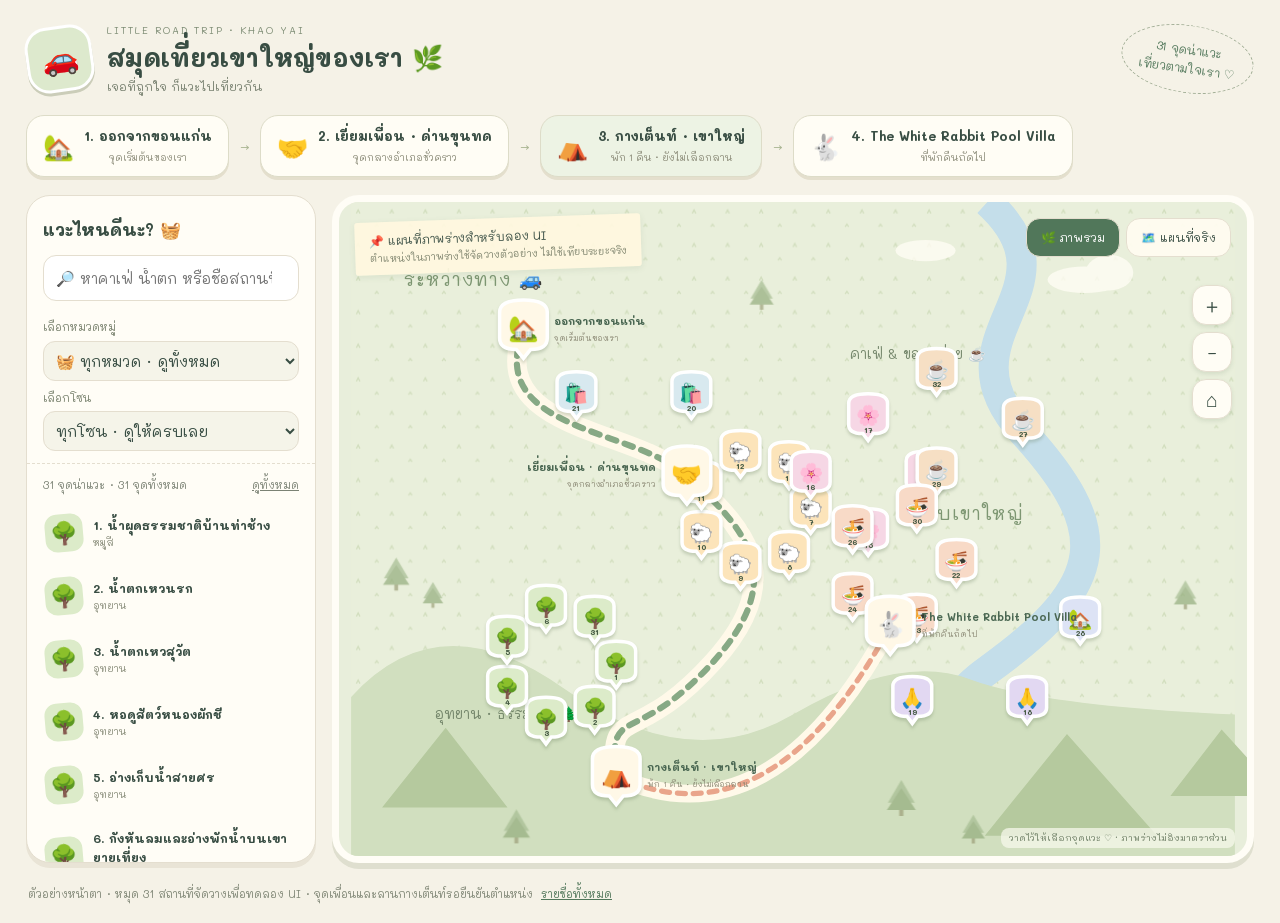
==== commit 1abec651: "Update location data and references for various attractions in Khao Yai - Added GPS coordinates and " ====
--- a/index.html
+++ b/index.html
@@ -14,12 +14,12 @@
 <link rel="stylesheet" href="https://fonts.googleapis.com/css2?family=Mali:wght@400;500;600;700&display=swap">
 <link rel="stylesheet" href="assets/vendor/leaflet/leaflet.css">
 <link rel="stylesheet" href="styles.css"></head><body>
-<header><div class="brand"><div class="logo" aria-hidden="true">🚗</div><div><div class="kicker">LITTLE ROAD TRIP · KHAO YAI</div><h1>สมุดเที่ยวเขาใหญ่ของเรา 🌿</h1><p>เจอที่ถูกใจ ก็แวะไปเที่ยวกัน</p></div></div><div class="stamp">32 จุดน่าแวะ<br>เที่ยวตามใจเรา ♡</div></header>
+<header><div class="brand"><div class="logo" aria-hidden="true">🚗</div><div><div class="kicker">LITTLE ROAD TRIP · KHAO YAI</div><h1>สมุดเที่ยวเขาใหญ่ของเรา 🌿</h1><p>เจอที่ถูกใจ ก็แวะไปเที่ยวกัน</p></div></div><div class="stamp">31 จุดน่าแวะ<br>เที่ยวตามใจเรา ♡</div></header>
 <nav class="trip" id="trip" aria-label="จุดหมายหลัก"></nav>
 <main class="workspace"><aside class="sidebar"><div class="sidebarhead"><h2>แวะไหนดีนะ? 🧺</h2><input id="search" class="search" type="search" placeholder="🔎 หาคาเฟ่ น้ำตก หรือชื่อสถานที่" aria-label="ค้นหาสถานที่"><div class="filtergrid"><div class="filterfield"><label class="filterlabel" for="category">เลือกหมวดหมู่</label><select id="category" aria-label="กรองหมวดหมู่"><option value="">🧺 ทุกหมวด · ดูทั้งหมด</option></select></div><div class="filterfield"><label class="filterlabel" for="zone">เลือกโซน</label><select id="zone" aria-label="กรองโซน"><option value="">ทุกโซน · ดูให้ครบเลย</option></select></div></div></div><div class="result"><span id="count" aria-live="polite"></span><button id="reset">ดูทั้งหมด</button></div><div class="list" id="list"></div></aside>
-<section class="mapboard" id="board" aria-label="แผนที่เที่ยว"><div class="maptoolbar"><div class="tape" id="mapnotice">📌 แผนที่ภาพร่างสำหรับลอง UI<small>ตำแหน่งและเส้นทางในภาพนี้ใช้จัดวางตัวอย่าง ไม่ใช้เทียบระยะจริง</small></div><div class="views"><button id="sketchTab" aria-pressed="true">🌿 ภาพรวม</button><button id="realTab" aria-pressed="false">🗺️ แผนที่จริง</button></div></div><svg id="art" class="mapart" viewBox="0 0 1000 740" aria-label="ภาพร่างแสดงจุดหมายและสถานที่ 32 แห่ง"><defs><pattern id="grass" width="38" height="38" patternUnits="userSpaceOnUse"><path d="m6 13 2-4 2 4m17 15 2-3 2 3" fill="none" stroke="#bccda2" stroke-width="1.5" opacity=".5"/></pattern><symbol id="tree" viewBox="0 0 30 40"><path d="M15 37V20" stroke="#9b9d77" stroke-width="4"/><path d="m15 2 13 22H2Z" fill="#a5bc91"/><path d="m15 10 14 21H1Z" fill="#93ac7c"/></symbol></defs><rect width="1000" height="740" fill="#e9efdb"/><rect width="1000" height="740" fill="url(#grass)"/><path d="M720 0C830 100 660 150 760 260S860 430 720 530 850 680 1000 640" stroke="#c4deea" stroke-width="34" fill="none"/><path d="M0 560Q100 450 240 550T500 580 700 540 1000 580V740H0Z" fill="#d1dfbf"/><path d="m35 685 72-90 70 90m540 32 93-115 102 115m15-45 58-75 68 75" fill="#b5c99e"/><g opacity=".7"><use href="#tree" x="35" y="400" width="32" height="43"/><use href="#tree" x="80" y="425" width="25" height="40"/><use href="#tree" x="170" y="685" width="34" height="44"/><use href="#tree" x="605" y="650" width="35" height="50"/><use href="#tree" x="690" y="690" width="28" height="40"/><use href="#tree" x="930" y="425" width="28" height="40"/><use href="#tree" x="450" y="85" width="29" height="41"/></g><g fill="#fffdf4" opacity=".8"><ellipse cx="830" cy="88" rx="42" ry="15"/><ellipse cx="858" cy="80" rx="27" ry="20"/><ellipse cx="650" cy="55" rx="34" ry="12"/></g><path d="M195 145C150 260 320 255 380 310S500 420 410 520 290 565 300 650" fill="none" stroke="#fff9e9" stroke-width="22" stroke-linecap="round"/><path d="M195 145C150 260 320 255 380 310S500 420 410 520 290 565 300 650" fill="none" stroke="#87a985" stroke-width="7" stroke-dasharray="10 10" stroke-linecap="round"/><path d="M300 650Q475 730 610 480" fill="none" stroke="#fff9e9" stroke-width="20"/><path d="M300 650Q475 730 610 480" fill="none" stroke="#e9a58b" stroke-width="6" stroke-dasharray="9 9" stroke-linecap="round"/><text x="60" y="95" class="biglabel">ระหว่างทาง 🚙</text><text x="635" y="360" class="biglabel">รอบเขาใหญ่</text><text x="95" y="585" class="maplabel">อุทยาน · ธรรมชาติ 🌲</text><text x="565" y="178" class="maplabel">คาเฟ่ &amp; ของอร่อย ☕</text><g id="pins"></g><g id="mainpins"></g></svg>
+<section class="mapboard" id="board" aria-label="แผนที่เที่ยว"><div class="maptoolbar"><div class="tape" id="mapnotice">📌 แผนที่ภาพร่างสำหรับลอง UI<small>ตำแหน่งและเส้นทางในภาพนี้ใช้จัดวางตัวอย่าง ไม่ใช้เทียบระยะจริง</small></div><div class="views"><button id="sketchTab" aria-pressed="true">🌿 ภาพรวม</button><button id="realTab" aria-pressed="false">🗺️ แผนที่จริง</button></div></div><svg id="art" class="mapart" viewBox="0 0 1000 740" aria-label="ภาพร่างแสดงจุดหมายและสถานที่ 31 แห่ง"><defs><pattern id="grass" width="38" height="38" patternUnits="userSpaceOnUse"><path d="m6 13 2-4 2 4m17 15 2-3 2 3" fill="none" stroke="#bccda2" stroke-width="1.5" opacity=".5"/></pattern><symbol id="tree" viewBox="0 0 30 40"><path d="M15 37V20" stroke="#9b9d77" stroke-width="4"/><path d="m15 2 13 22H2Z" fill="#a5bc91"/><path d="m15 10 14 21H1Z" fill="#93ac7c"/></symbol></defs><rect width="1000" height="740" fill="#e9efdb"/><rect width="1000" height="740" fill="url(#grass)"/><path d="M720 0C830 100 660 150 760 260S860 430 720 530 850 680 1000 640" stroke="#c4deea" stroke-width="34" fill="none"/><path d="M0 560Q100 450 240 550T500 580 700 540 1000 580V740H0Z" fill="#d1dfbf"/><path d="m35 685 72-90 70 90m540 32 93-115 102 115m15-45 58-75 68 75" fill="#b5c99e"/><g opacity=".7"><use href="#tree" x="35" y="400" width="32" height="43"/><use href="#tree" x="80" y="425" width="25" height="40"/><use href="#tree" x="170" y="685" width="34" height="44"/><use href="#tree" x="605" y="650" width="35" height="50"/><use href="#tree" x="690" y="690" width="28" height="40"/><use href="#tree" x="930" y="425" width="28" height="40"/><use href="#tree" x="450" y="85" width="29" height="41"/></g><g fill="#fffdf4" opacity=".8"><ellipse cx="830" cy="88" rx="42" ry="15"/><ellipse cx="858" cy="80" rx="27" ry="20"/><ellipse cx="650" cy="55" rx="34" ry="12"/></g><path d="M195 145C150 260 320 255 380 310S500 420 410 520 290 565 300 650" fill="none" stroke="#fff9e9" stroke-width="22" stroke-linecap="round"/><path d="M195 145C150 260 320 255 380 310S500 420 410 520 290 565 300 650" fill="none" stroke="#87a985" stroke-width="7" stroke-dasharray="10 10" stroke-linecap="round"/><path d="M300 650Q475 730 610 480" fill="none" stroke="#fff9e9" stroke-width="20"/><path d="M300 650Q475 730 610 480" fill="none" stroke="#e9a58b" stroke-width="6" stroke-dasharray="9 9" stroke-linecap="round"/><text x="60" y="95" class="biglabel">ระหว่างทาง 🚙</text><text x="635" y="360" class="biglabel">รอบเขาใหญ่</text><text x="95" y="585" class="maplabel">อุทยาน · ธรรมชาติ 🌲</text><text x="565" y="178" class="maplabel">คาเฟ่ &amp; ของอร่อย ☕</text><g id="pins"></g><g id="mainpins"></g></svg>
 <div class="controls"><button id="zoomIn" aria-label="ซูมเข้า">＋</button><button id="zoomOut" aria-label="ซูมออก">−</button><button id="fit" aria-label="ดูภาพรวม">⌂</button></div><div id="realmap" class="realmap" hidden></div><section id="selected" class="selected" hidden aria-live="polite"></section><div class="mapfoot">วาดไว้ให้เลือกจุดแวะ ♡ · ภาพร่างไม่อิงมาตราส่วน</div></section></main>
-<footer class="help">ตัวอย่างหน้าตา · หมุด 32 สถานที่จัดวางเพื่อทดลอง UI · จุดเพื่อนและลานกางเต็นท์รอยืนยันตำแหน่ง<a href="README.md">รายชื่อทั้งหมด</a></footer>
+<footer class="help">ตัวอย่างหน้าตา · หมุด 31 สถานที่จัดวางเพื่อทดลอง UI · จุดเพื่อนและลานกางเต็นท์รอยืนยันตำแหน่ง<a href="README.md">รายชื่อทั้งหมด</a></footer>
 <dialog id="dialog" aria-labelledby="detailTitle"><div class="dialoghead"><span>รายละเอียดจุดนี้ 📍</span><button id="close" aria-label="ปิดรายละเอียด">ปิด ✕</button></div><div class="detail" id="detail"></div></dialog>
 <script src="assets/vendor/leaflet/leaflet.js" defer></script>
 <script src="places-data.js" defer></script>
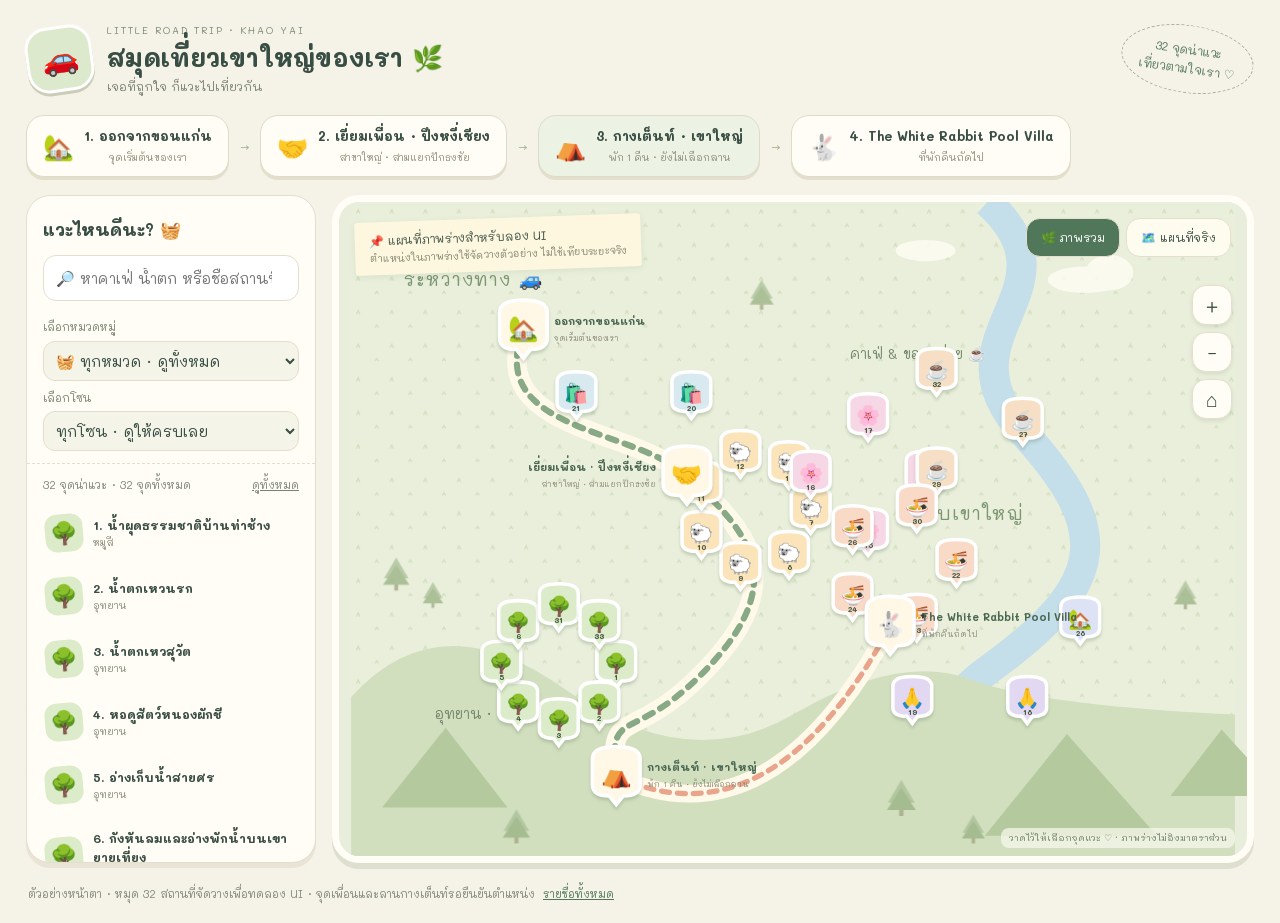
==== commit c26074bb: "Update README, app.js, index.html, and places-data.js to reflect the addition of a new viewpoint and" ====
--- a/index.html
+++ b/index.html
@@ -14,12 +14,12 @@
 <link rel="stylesheet" href="https://fonts.googleapis.com/css2?family=Mali:wght@400;500;600;700&display=swap">
 <link rel="stylesheet" href="assets/vendor/leaflet/leaflet.css">
 <link rel="stylesheet" href="styles.css"></head><body>
-<header><div class="brand"><div class="logo" aria-hidden="true">🚗</div><div><div class="kicker">LITTLE ROAD TRIP · KHAO YAI</div><h1>สมุดเที่ยวเขาใหญ่ของเรา 🌿</h1><p>เจอที่ถูกใจ ก็แวะไปเที่ยวกัน</p></div></div><div class="stamp">31 จุดน่าแวะ<br>เที่ยวตามใจเรา ♡</div></header>
+<header><div class="brand"><div class="logo" aria-hidden="true">🚗</div><div><div class="kicker">LITTLE ROAD TRIP · KHAO YAI</div><h1>สมุดเที่ยวเขาใหญ่ของเรา 🌿</h1><p>เจอที่ถูกใจ ก็แวะไปเที่ยวกัน</p></div></div><div class="stamp">32 จุดน่าแวะ<br>เที่ยวตามใจเรา ♡</div></header>
 <nav class="trip" id="trip" aria-label="จุดหมายหลัก"></nav>
 <main class="workspace"><aside class="sidebar"><div class="sidebarhead"><h2>แวะไหนดีนะ? 🧺</h2><input id="search" class="search" type="search" placeholder="🔎 หาคาเฟ่ น้ำตก หรือชื่อสถานที่" aria-label="ค้นหาสถานที่"><div class="filtergrid"><div class="filterfield"><label class="filterlabel" for="category">เลือกหมวดหมู่</label><select id="category" aria-label="กรองหมวดหมู่"><option value="">🧺 ทุกหมวด · ดูทั้งหมด</option></select></div><div class="filterfield"><label class="filterlabel" for="zone">เลือกโซน</label><select id="zone" aria-label="กรองโซน"><option value="">ทุกโซน · ดูให้ครบเลย</option></select></div></div></div><div class="result"><span id="count" aria-live="polite"></span><button id="reset">ดูทั้งหมด</button></div><div class="list" id="list"></div></aside>
-<section class="mapboard" id="board" aria-label="แผนที่เที่ยว"><div class="maptoolbar"><div class="tape" id="mapnotice">📌 แผนที่ภาพร่างสำหรับลอง UI<small>ตำแหน่งและเส้นทางในภาพนี้ใช้จัดวางตัวอย่าง ไม่ใช้เทียบระยะจริง</small></div><div class="views"><button id="sketchTab" aria-pressed="true">🌿 ภาพรวม</button><button id="realTab" aria-pressed="false">🗺️ แผนที่จริง</button></div></div><svg id="art" class="mapart" viewBox="0 0 1000 740" aria-label="ภาพร่างแสดงจุดหมายและสถานที่ 31 แห่ง"><defs><pattern id="grass" width="38" height="38" patternUnits="userSpaceOnUse"><path d="m6 13 2-4 2 4m17 15 2-3 2 3" fill="none" stroke="#bccda2" stroke-width="1.5" opacity=".5"/></pattern><symbol id="tree" viewBox="0 0 30 40"><path d="M15 37V20" stroke="#9b9d77" stroke-width="4"/><path d="m15 2 13 22H2Z" fill="#a5bc91"/><path d="m15 10 14 21H1Z" fill="#93ac7c"/></symbol></defs><rect width="1000" height="740" fill="#e9efdb"/><rect width="1000" height="740" fill="url(#grass)"/><path d="M720 0C830 100 660 150 760 260S860 430 720 530 850 680 1000 640" stroke="#c4deea" stroke-width="34" fill="none"/><path d="M0 560Q100 450 240 550T500 580 700 540 1000 580V740H0Z" fill="#d1dfbf"/><path d="m35 685 72-90 70 90m540 32 93-115 102 115m15-45 58-75 68 75" fill="#b5c99e"/><g opacity=".7"><use href="#tree" x="35" y="400" width="32" height="43"/><use href="#tree" x="80" y="425" width="25" height="40"/><use href="#tree" x="170" y="685" width="34" height="44"/><use href="#tree" x="605" y="650" width="35" height="50"/><use href="#tree" x="690" y="690" width="28" height="40"/><use href="#tree" x="930" y="425" width="28" height="40"/><use href="#tree" x="450" y="85" width="29" height="41"/></g><g fill="#fffdf4" opacity=".8"><ellipse cx="830" cy="88" rx="42" ry="15"/><ellipse cx="858" cy="80" rx="27" ry="20"/><ellipse cx="650" cy="55" rx="34" ry="12"/></g><path d="M195 145C150 260 320 255 380 310S500 420 410 520 290 565 300 650" fill="none" stroke="#fff9e9" stroke-width="22" stroke-linecap="round"/><path d="M195 145C150 260 320 255 380 310S500 420 410 520 290 565 300 650" fill="none" stroke="#87a985" stroke-width="7" stroke-dasharray="10 10" stroke-linecap="round"/><path d="M300 650Q475 730 610 480" fill="none" stroke="#fff9e9" stroke-width="20"/><path d="M300 650Q475 730 610 480" fill="none" stroke="#e9a58b" stroke-width="6" stroke-dasharray="9 9" stroke-linecap="round"/><text x="60" y="95" class="biglabel">ระหว่างทาง 🚙</text><text x="635" y="360" class="biglabel">รอบเขาใหญ่</text><text x="95" y="585" class="maplabel">อุทยาน · ธรรมชาติ 🌲</text><text x="565" y="178" class="maplabel">คาเฟ่ &amp; ของอร่อย ☕</text><g id="pins"></g><g id="mainpins"></g></svg>
+<section class="mapboard" id="board" aria-label="แผนที่เที่ยว"><div class="maptoolbar"><div class="tape" id="mapnotice">📌 แผนที่ภาพร่างสำหรับลอง UI<small>ตำแหน่งและเส้นทางในภาพนี้ใช้จัดวางตัวอย่าง ไม่ใช้เทียบระยะจริง</small></div><div class="views"><button id="sketchTab" aria-pressed="true">🌿 ภาพรวม</button><button id="realTab" aria-pressed="false">🗺️ แผนที่จริง</button></div></div><svg id="art" class="mapart" viewBox="0 0 1000 740" aria-label="ภาพร่างแสดงจุดหมายและสถานที่ 32 แห่ง"><defs><pattern id="grass" width="38" height="38" patternUnits="userSpaceOnUse"><path d="m6 13 2-4 2 4m17 15 2-3 2 3" fill="none" stroke="#bccda2" stroke-width="1.5" opacity=".5"/></pattern><symbol id="tree" viewBox="0 0 30 40"><path d="M15 37V20" stroke="#9b9d77" stroke-width="4"/><path d="m15 2 13 22H2Z" fill="#a5bc91"/><path d="m15 10 14 21H1Z" fill="#93ac7c"/></symbol></defs><rect width="1000" height="740" fill="#e9efdb"/><rect width="1000" height="740" fill="url(#grass)"/><path d="M720 0C830 100 660 150 760 260S860 430 720 530 850 680 1000 640" stroke="#c4deea" stroke-width="34" fill="none"/><path d="M0 560Q100 450 240 550T500 580 700 540 1000 580V740H0Z" fill="#d1dfbf"/><path d="m35 685 72-90 70 90m540 32 93-115 102 115m15-45 58-75 68 75" fill="#b5c99e"/><g opacity=".7"><use href="#tree" x="35" y="400" width="32" height="43"/><use href="#tree" x="80" y="425" width="25" height="40"/><use href="#tree" x="170" y="685" width="34" height="44"/><use href="#tree" x="605" y="650" width="35" height="50"/><use href="#tree" x="690" y="690" width="28" height="40"/><use href="#tree" x="930" y="425" width="28" height="40"/><use href="#tree" x="450" y="85" width="29" height="41"/></g><g fill="#fffdf4" opacity=".8"><ellipse cx="830" cy="88" rx="42" ry="15"/><ellipse cx="858" cy="80" rx="27" ry="20"/><ellipse cx="650" cy="55" rx="34" ry="12"/></g><path d="M195 145C150 260 320 255 380 310S500 420 410 520 290 565 300 650" fill="none" stroke="#fff9e9" stroke-width="22" stroke-linecap="round"/><path d="M195 145C150 260 320 255 380 310S500 420 410 520 290 565 300 650" fill="none" stroke="#87a985" stroke-width="7" stroke-dasharray="10 10" stroke-linecap="round"/><path d="M300 650Q475 730 610 480" fill="none" stroke="#fff9e9" stroke-width="20"/><path d="M300 650Q475 730 610 480" fill="none" stroke="#e9a58b" stroke-width="6" stroke-dasharray="9 9" stroke-linecap="round"/><text x="60" y="95" class="biglabel">ระหว่างทาง 🚙</text><text x="635" y="360" class="biglabel">รอบเขาใหญ่</text><text x="95" y="585" class="maplabel">อุทยาน · ธรรมชาติ 🌲</text><text x="565" y="178" class="maplabel">คาเฟ่ &amp; ของอร่อย ☕</text><g id="pins"></g><g id="mainpins"></g></svg>
 <div class="controls"><button id="zoomIn" aria-label="ซูมเข้า">＋</button><button id="zoomOut" aria-label="ซูมออก">−</button><button id="fit" aria-label="ดูภาพรวม">⌂</button></div><div id="realmap" class="realmap" hidden></div><section id="selected" class="selected" hidden aria-live="polite"></section><div class="mapfoot">วาดไว้ให้เลือกจุดแวะ ♡ · ภาพร่างไม่อิงมาตราส่วน</div></section></main>
-<footer class="help">ตัวอย่างหน้าตา · หมุด 31 สถานที่จัดวางเพื่อทดลอง UI · จุดเพื่อนและลานกางเต็นท์รอยืนยันตำแหน่ง<a href="README.md">รายชื่อทั้งหมด</a></footer>
+<footer class="help">ตัวอย่างหน้าตา · หมุด 32 สถานที่จัดวางเพื่อทดลอง UI · จุดเพื่อนและลานกางเต็นท์รอยืนยันตำแหน่ง<a href="README.md">รายชื่อทั้งหมด</a></footer>
 <dialog id="dialog" aria-labelledby="detailTitle"><div class="dialoghead"><span>รายละเอียดจุดนี้ 📍</span><button id="close" aria-label="ปิดรายละเอียด">ปิด ✕</button></div><div class="detail" id="detail"></div></dialog>
 <script src="assets/vendor/leaflet/leaflet.js" defer></script>
 <script src="places-data.js" defer></script>
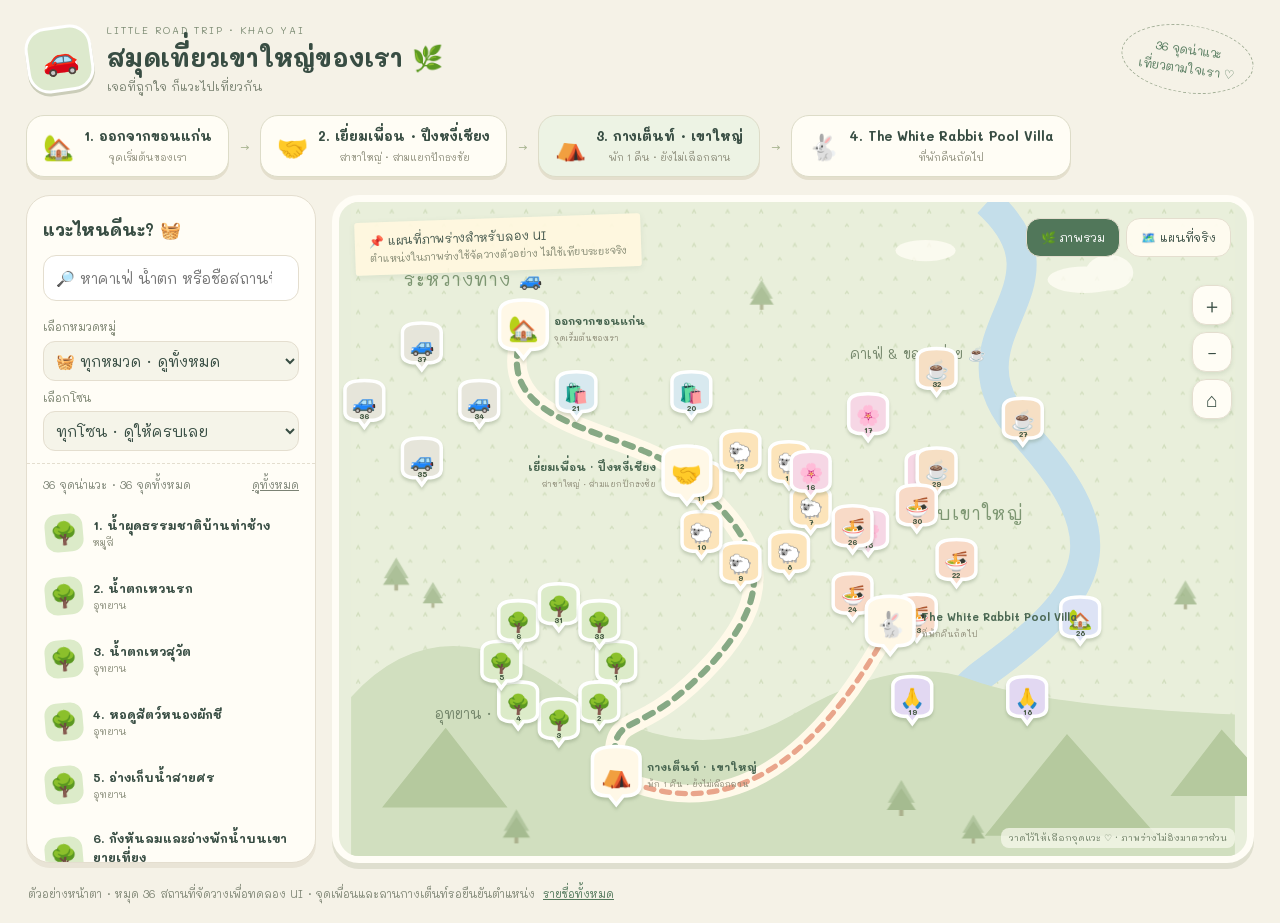
==== commit 609da03d: "Add new attractions along the route from Khon Kaen to Korat - Introduced 4 new points of interest:  " ====
--- a/index.html
+++ b/index.html
@@ -14,12 +14,12 @@
 <link rel="stylesheet" href="https://fonts.googleapis.com/css2?family=Mali:wght@400;500;600;700&display=swap">
 <link rel="stylesheet" href="assets/vendor/leaflet/leaflet.css">
 <link rel="stylesheet" href="styles.css"></head><body>
-<header><div class="brand"><div class="logo" aria-hidden="true">🚗</div><div><div class="kicker">LITTLE ROAD TRIP · KHAO YAI</div><h1>สมุดเที่ยวเขาใหญ่ของเรา 🌿</h1><p>เจอที่ถูกใจ ก็แวะไปเที่ยวกัน</p></div></div><div class="stamp">32 จุดน่าแวะ<br>เที่ยวตามใจเรา ♡</div></header>
+<header><div class="brand"><div class="logo" aria-hidden="true">🚗</div><div><div class="kicker">LITTLE ROAD TRIP · KHAO YAI</div><h1>สมุดเที่ยวเขาใหญ่ของเรา 🌿</h1><p>เจอที่ถูกใจ ก็แวะไปเที่ยวกัน</p></div></div><div class="stamp">36 จุดน่าแวะ<br>เที่ยวตามใจเรา ♡</div></header>
 <nav class="trip" id="trip" aria-label="จุดหมายหลัก"></nav>
 <main class="workspace"><aside class="sidebar"><div class="sidebarhead"><h2>แวะไหนดีนะ? 🧺</h2><input id="search" class="search" type="search" placeholder="🔎 หาคาเฟ่ น้ำตก หรือชื่อสถานที่" aria-label="ค้นหาสถานที่"><div class="filtergrid"><div class="filterfield"><label class="filterlabel" for="category">เลือกหมวดหมู่</label><select id="category" aria-label="กรองหมวดหมู่"><option value="">🧺 ทุกหมวด · ดูทั้งหมด</option></select></div><div class="filterfield"><label class="filterlabel" for="zone">เลือกโซน</label><select id="zone" aria-label="กรองโซน"><option value="">ทุกโซน · ดูให้ครบเลย</option></select></div></div></div><div class="result"><span id="count" aria-live="polite"></span><button id="reset">ดูทั้งหมด</button></div><div class="list" id="list"></div></aside>
-<section class="mapboard" id="board" aria-label="แผนที่เที่ยว"><div class="maptoolbar"><div class="tape" id="mapnotice">📌 แผนที่ภาพร่างสำหรับลอง UI<small>ตำแหน่งและเส้นทางในภาพนี้ใช้จัดวางตัวอย่าง ไม่ใช้เทียบระยะจริง</small></div><div class="views"><button id="sketchTab" aria-pressed="true">🌿 ภาพรวม</button><button id="realTab" aria-pressed="false">🗺️ แผนที่จริง</button></div></div><svg id="art" class="mapart" viewBox="0 0 1000 740" aria-label="ภาพร่างแสดงจุดหมายและสถานที่ 32 แห่ง"><defs><pattern id="grass" width="38" height="38" patternUnits="userSpaceOnUse"><path d="m6 13 2-4 2 4m17 15 2-3 2 3" fill="none" stroke="#bccda2" stroke-width="1.5" opacity=".5"/></pattern><symbol id="tree" viewBox="0 0 30 40"><path d="M15 37V20" stroke="#9b9d77" stroke-width="4"/><path d="m15 2 13 22H2Z" fill="#a5bc91"/><path d="m15 10 14 21H1Z" fill="#93ac7c"/></symbol></defs><rect width="1000" height="740" fill="#e9efdb"/><rect width="1000" height="740" fill="url(#grass)"/><path d="M720 0C830 100 660 150 760 260S860 430 720 530 850 680 1000 640" stroke="#c4deea" stroke-width="34" fill="none"/><path d="M0 560Q100 450 240 550T500 580 700 540 1000 580V740H0Z" fill="#d1dfbf"/><path d="m35 685 72-90 70 90m540 32 93-115 102 115m15-45 58-75 68 75" fill="#b5c99e"/><g opacity=".7"><use href="#tree" x="35" y="400" width="32" height="43"/><use href="#tree" x="80" y="425" width="25" height="40"/><use href="#tree" x="170" y="685" width="34" height="44"/><use href="#tree" x="605" y="650" width="35" height="50"/><use href="#tree" x="690" y="690" width="28" height="40"/><use href="#tree" x="930" y="425" width="28" height="40"/><use href="#tree" x="450" y="85" width="29" height="41"/></g><g fill="#fffdf4" opacity=".8"><ellipse cx="830" cy="88" rx="42" ry="15"/><ellipse cx="858" cy="80" rx="27" ry="20"/><ellipse cx="650" cy="55" rx="34" ry="12"/></g><path d="M195 145C150 260 320 255 380 310S500 420 410 520 290 565 300 650" fill="none" stroke="#fff9e9" stroke-width="22" stroke-linecap="round"/><path d="M195 145C150 260 320 255 380 310S500 420 410 520 290 565 300 650" fill="none" stroke="#87a985" stroke-width="7" stroke-dasharray="10 10" stroke-linecap="round"/><path d="M300 650Q475 730 610 480" fill="none" stroke="#fff9e9" stroke-width="20"/><path d="M300 650Q475 730 610 480" fill="none" stroke="#e9a58b" stroke-width="6" stroke-dasharray="9 9" stroke-linecap="round"/><text x="60" y="95" class="biglabel">ระหว่างทาง 🚙</text><text x="635" y="360" class="biglabel">รอบเขาใหญ่</text><text x="95" y="585" class="maplabel">อุทยาน · ธรรมชาติ 🌲</text><text x="565" y="178" class="maplabel">คาเฟ่ &amp; ของอร่อย ☕</text><g id="pins"></g><g id="mainpins"></g></svg>
+<section class="mapboard" id="board" aria-label="แผนที่เที่ยว"><div class="maptoolbar"><div class="tape" id="mapnotice">📌 แผนที่ภาพร่างสำหรับลอง UI<small>ตำแหน่งและเส้นทางในภาพนี้ใช้จัดวางตัวอย่าง ไม่ใช้เทียบระยะจริง</small></div><div class="views"><button id="sketchTab" aria-pressed="true">🌿 ภาพรวม</button><button id="realTab" aria-pressed="false">🗺️ แผนที่จริง</button></div></div><svg id="art" class="mapart" viewBox="0 0 1000 740" aria-label="ภาพร่างแสดงจุดหมายและสถานที่ 36 แห่ง"><defs><pattern id="grass" width="38" height="38" patternUnits="userSpaceOnUse"><path d="m6 13 2-4 2 4m17 15 2-3 2 3" fill="none" stroke="#bccda2" stroke-width="1.5" opacity=".5"/></pattern><symbol id="tree" viewBox="0 0 30 40"><path d="M15 37V20" stroke="#9b9d77" stroke-width="4"/><path d="m15 2 13 22H2Z" fill="#a5bc91"/><path d="m15 10 14 21H1Z" fill="#93ac7c"/></symbol></defs><rect width="1000" height="740" fill="#e9efdb"/><rect width="1000" height="740" fill="url(#grass)"/><path d="M720 0C830 100 660 150 760 260S860 430 720 530 850 680 1000 640" stroke="#c4deea" stroke-width="34" fill="none"/><path d="M0 560Q100 450 240 550T500 580 700 540 1000 580V740H0Z" fill="#d1dfbf"/><path d="m35 685 72-90 70 90m540 32 93-115 102 115m15-45 58-75 68 75" fill="#b5c99e"/><g opacity=".7"><use href="#tree" x="35" y="400" width="32" height="43"/><use href="#tree" x="80" y="425" width="25" height="40"/><use href="#tree" x="170" y="685" width="34" height="44"/><use href="#tree" x="605" y="650" width="35" height="50"/><use href="#tree" x="690" y="690" width="28" height="40"/><use href="#tree" x="930" y="425" width="28" height="40"/><use href="#tree" x="450" y="85" width="29" height="41"/></g><g fill="#fffdf4" opacity=".8"><ellipse cx="830" cy="88" rx="42" ry="15"/><ellipse cx="858" cy="80" rx="27" ry="20"/><ellipse cx="650" cy="55" rx="34" ry="12"/></g><path d="M195 145C150 260 320 255 380 310S500 420 410 520 290 565 300 650" fill="none" stroke="#fff9e9" stroke-width="22" stroke-linecap="round"/><path d="M195 145C150 260 320 255 380 310S500 420 410 520 290 565 300 650" fill="none" stroke="#87a985" stroke-width="7" stroke-dasharray="10 10" stroke-linecap="round"/><path d="M300 650Q475 730 610 480" fill="none" stroke="#fff9e9" stroke-width="20"/><path d="M300 650Q475 730 610 480" fill="none" stroke="#e9a58b" stroke-width="6" stroke-dasharray="9 9" stroke-linecap="round"/><text x="60" y="95" class="biglabel">ระหว่างทาง 🚙</text><text x="635" y="360" class="biglabel">รอบเขาใหญ่</text><text x="95" y="585" class="maplabel">อุทยาน · ธรรมชาติ 🌲</text><text x="565" y="178" class="maplabel">คาเฟ่ &amp; ของอร่อย ☕</text><g id="pins"></g><g id="mainpins"></g></svg>
 <div class="controls"><button id="zoomIn" aria-label="ซูมเข้า">＋</button><button id="zoomOut" aria-label="ซูมออก">−</button><button id="fit" aria-label="ดูภาพรวม">⌂</button></div><div id="realmap" class="realmap" hidden></div><section id="selected" class="selected" hidden aria-live="polite"></section><div class="mapfoot">วาดไว้ให้เลือกจุดแวะ ♡ · ภาพร่างไม่อิงมาตราส่วน</div></section></main>
-<footer class="help">ตัวอย่างหน้าตา · หมุด 32 สถานที่จัดวางเพื่อทดลอง UI · จุดเพื่อนและลานกางเต็นท์รอยืนยันตำแหน่ง<a href="README.md">รายชื่อทั้งหมด</a></footer>
+<footer class="help">ตัวอย่างหน้าตา · หมุด 36 สถานที่จัดวางเพื่อทดลอง UI · จุดเพื่อนและลานกางเต็นท์รอยืนยันตำแหน่ง<a href="README.md">รายชื่อทั้งหมด</a></footer>
 <dialog id="dialog" aria-labelledby="detailTitle"><div class="dialoghead"><span>รายละเอียดจุดนี้ 📍</span><button id="close" aria-label="ปิดรายละเอียด">ปิด ✕</button></div><div class="detail" id="detail"></div></dialog>
 <script src="assets/vendor/leaflet/leaflet.js" defer></script>
 <script src="places-data.js" defer></script>
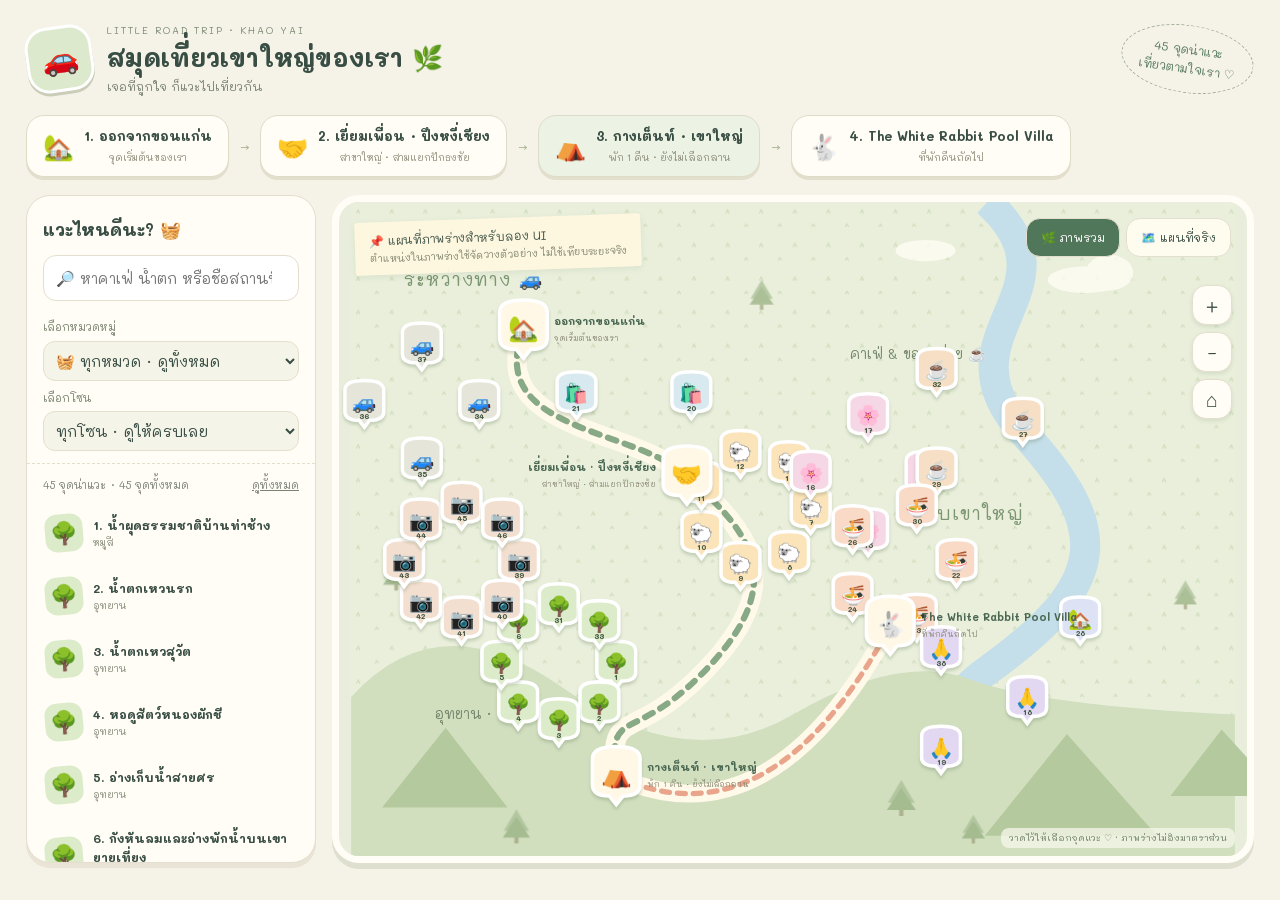
==== commit 2bb2c07b: "Refactor and update location entries for cafes and attractions in Korat region - Removed outdated st" ====
--- a/index.html
+++ b/index.html
@@ -14,12 +14,11 @@
 <link rel="stylesheet" href="https://fonts.googleapis.com/css2?family=Mali:wght@400;500;600;700&display=swap">
 <link rel="stylesheet" href="assets/vendor/leaflet/leaflet.css">
 <link rel="stylesheet" href="styles.css"></head><body>
-<header><div class="brand"><div class="logo" aria-hidden="true">🚗</div><div><div class="kicker">LITTLE ROAD TRIP · KHAO YAI</div><h1>สมุดเที่ยวเขาใหญ่ของเรา 🌿</h1><p>เจอที่ถูกใจ ก็แวะไปเที่ยวกัน</p></div></div><div class="stamp">36 จุดน่าแวะ<br>เที่ยวตามใจเรา ♡</div></header>
+<header><div class="brand"><div class="logo" aria-hidden="true">🚗</div><div><div class="kicker">LITTLE ROAD TRIP · KHAO YAI</div><h1>สมุดเที่ยวเขาใหญ่ของเรา 🌿</h1><p>เจอที่ถูกใจ ก็แวะไปเที่ยวกัน</p></div></div><div class="stamp">45 จุดน่าแวะ<br>เที่ยวตามใจเรา ♡</div></header>
 <nav class="trip" id="trip" aria-label="จุดหมายหลัก"></nav>
 <main class="workspace"><aside class="sidebar"><div class="sidebarhead"><h2>แวะไหนดีนะ? 🧺</h2><input id="search" class="search" type="search" placeholder="🔎 หาคาเฟ่ น้ำตก หรือชื่อสถานที่" aria-label="ค้นหาสถานที่"><div class="filtergrid"><div class="filterfield"><label class="filterlabel" for="category">เลือกหมวดหมู่</label><select id="category" aria-label="กรองหมวดหมู่"><option value="">🧺 ทุกหมวด · ดูทั้งหมด</option></select></div><div class="filterfield"><label class="filterlabel" for="zone">เลือกโซน</label><select id="zone" aria-label="กรองโซน"><option value="">ทุกโซน · ดูให้ครบเลย</option></select></div></div></div><div class="result"><span id="count" aria-live="polite"></span><button id="reset">ดูทั้งหมด</button></div><div class="list" id="list"></div></aside>
-<section class="mapboard" id="board" aria-label="แผนที่เที่ยว"><div class="maptoolbar"><div class="tape" id="mapnotice">📌 แผนที่ภาพร่างสำหรับลอง UI<small>ตำแหน่งและเส้นทางในภาพนี้ใช้จัดวางตัวอย่าง ไม่ใช้เทียบระยะจริง</small></div><div class="views"><button id="sketchTab" aria-pressed="true">🌿 ภาพรวม</button><button id="realTab" aria-pressed="false">🗺️ แผนที่จริง</button></div></div><svg id="art" class="mapart" viewBox="0 0 1000 740" aria-label="ภาพร่างแสดงจุดหมายและสถานที่ 36 แห่ง"><defs><pattern id="grass" width="38" height="38" patternUnits="userSpaceOnUse"><path d="m6 13 2-4 2 4m17 15 2-3 2 3" fill="none" stroke="#bccda2" stroke-width="1.5" opacity=".5"/></pattern><symbol id="tree" viewBox="0 0 30 40"><path d="M15 37V20" stroke="#9b9d77" stroke-width="4"/><path d="m15 2 13 22H2Z" fill="#a5bc91"/><path d="m15 10 14 21H1Z" fill="#93ac7c"/></symbol></defs><rect width="1000" height="740" fill="#e9efdb"/><rect width="1000" height="740" fill="url(#grass)"/><path d="M720 0C830 100 660 150 760 260S860 430 720 530 850 680 1000 640" stroke="#c4deea" stroke-width="34" fill="none"/><path d="M0 560Q100 450 240 550T500 580 700 540 1000 580V740H0Z" fill="#d1dfbf"/><path d="m35 685 72-90 70 90m540 32 93-115 102 115m15-45 58-75 68 75" fill="#b5c99e"/><g opacity=".7"><use href="#tree" x="35" y="400" width="32" height="43"/><use href="#tree" x="80" y="425" width="25" height="40"/><use href="#tree" x="170" y="685" width="34" height="44"/><use href="#tree" x="605" y="650" width="35" height="50"/><use href="#tree" x="690" y="690" width="28" height="40"/><use href="#tree" x="930" y="425" width="28" height="40"/><use href="#tree" x="450" y="85" width="29" height="41"/></g><g fill="#fffdf4" opacity=".8"><ellipse cx="830" cy="88" rx="42" ry="15"/><ellipse cx="858" cy="80" rx="27" ry="20"/><ellipse cx="650" cy="55" rx="34" ry="12"/></g><path d="M195 145C150 260 320 255 380 310S500 420 410 520 290 565 300 650" fill="none" stroke="#fff9e9" stroke-width="22" stroke-linecap="round"/><path d="M195 145C150 260 320 255 380 310S500 420 410 520 290 565 300 650" fill="none" stroke="#87a985" stroke-width="7" stroke-dasharray="10 10" stroke-linecap="round"/><path d="M300 650Q475 730 610 480" fill="none" stroke="#fff9e9" stroke-width="20"/><path d="M300 650Q475 730 610 480" fill="none" stroke="#e9a58b" stroke-width="6" stroke-dasharray="9 9" stroke-linecap="round"/><text x="60" y="95" class="biglabel">ระหว่างทาง 🚙</text><text x="635" y="360" class="biglabel">รอบเขาใหญ่</text><text x="95" y="585" class="maplabel">อุทยาน · ธรรมชาติ 🌲</text><text x="565" y="178" class="maplabel">คาเฟ่ &amp; ของอร่อย ☕</text><g id="pins"></g><g id="mainpins"></g></svg>
+<section class="mapboard" id="board" aria-label="แผนที่เที่ยว"><div class="maptoolbar"><div class="tape" id="mapnotice">📌 แผนที่ภาพร่างสำหรับลอง UI<small>ตำแหน่งและเส้นทางในภาพนี้ใช้จัดวางตัวอย่าง ไม่ใช้เทียบระยะจริง</small></div><div class="views"><button id="sketchTab" aria-pressed="true">🌿 ภาพรวม</button><button id="realTab" aria-pressed="false">🗺️ แผนที่จริง</button></div></div><svg id="art" class="mapart" viewBox="0 0 1000 740" aria-label="ภาพร่างแสดงจุดหมายและสถานที่ 45 แห่ง"><defs><pattern id="grass" width="38" height="38" patternUnits="userSpaceOnUse"><path d="m6 13 2-4 2 4m17 15 2-3 2 3" fill="none" stroke="#bccda2" stroke-width="1.5" opacity=".5"/></pattern><symbol id="tree" viewBox="0 0 30 40"><path d="M15 37V20" stroke="#9b9d77" stroke-width="4"/><path d="m15 2 13 22H2Z" fill="#a5bc91"/><path d="m15 10 14 21H1Z" fill="#93ac7c"/></symbol></defs><rect width="1000" height="740" fill="#e9efdb"/><rect width="1000" height="740" fill="url(#grass)"/><path d="M720 0C830 100 660 150 760 260S860 430 720 530 850 680 1000 640" stroke="#c4deea" stroke-width="34" fill="none"/><path d="M0 560Q100 450 240 550T500 580 700 540 1000 580V740H0Z" fill="#d1dfbf"/><path d="m35 685 72-90 70 90m540 32 93-115 102 115m15-45 58-75 68 75" fill="#b5c99e"/><g opacity=".7"><use href="#tree" x="35" y="400" width="32" height="43"/><use href="#tree" x="80" y="425" width="25" height="40"/><use href="#tree" x="170" y="685" width="34" height="44"/><use href="#tree" x="605" y="650" width="35" height="50"/><use href="#tree" x="690" y="690" width="28" height="40"/><use href="#tree" x="930" y="425" width="28" height="40"/><use href="#tree" x="450" y="85" width="29" height="41"/></g><g fill="#fffdf4" opacity=".8"><ellipse cx="830" cy="88" rx="42" ry="15"/><ellipse cx="858" cy="80" rx="27" ry="20"/><ellipse cx="650" cy="55" rx="34" ry="12"/></g><path d="M195 145C150 260 320 255 380 310S500 420 410 520 290 565 300 650" fill="none" stroke="#fff9e9" stroke-width="22" stroke-linecap="round"/><path d="M195 145C150 260 320 255 380 310S500 420 410 520 290 565 300 650" fill="none" stroke="#87a985" stroke-width="7" stroke-dasharray="10 10" stroke-linecap="round"/><path d="M300 650Q475 730 610 480" fill="none" stroke="#fff9e9" stroke-width="20"/><path d="M300 650Q475 730 610 480" fill="none" stroke="#e9a58b" stroke-width="6" stroke-dasharray="9 9" stroke-linecap="round"/><text x="60" y="95" class="biglabel">ระหว่างทาง 🚙</text><text x="635" y="360" class="biglabel">รอบเขาใหญ่</text><text x="95" y="585" class="maplabel">อุทยาน · ธรรมชาติ 🌲</text><text x="565" y="178" class="maplabel">คาเฟ่ &amp; ของอร่อย ☕</text><g id="pins"></g><g id="mainpins"></g></svg>
 <div class="controls"><button id="zoomIn" aria-label="ซูมเข้า">＋</button><button id="zoomOut" aria-label="ซูมออก">−</button><button id="fit" aria-label="ดูภาพรวม">⌂</button></div><div id="realmap" class="realmap" hidden></div><section id="selected" class="selected" hidden aria-live="polite"></section><div class="mapfoot">วาดไว้ให้เลือกจุดแวะ ♡ · ภาพร่างไม่อิงมาตราส่วน</div></section></main>
-<footer class="help">ตัวอย่างหน้าตา · หมุด 36 สถานที่จัดวางเพื่อทดลอง UI · จุดเพื่อนและลานกางเต็นท์รอยืนยันตำแหน่ง<a href="README.md">รายชื่อทั้งหมด</a></footer>
 <dialog id="dialog" aria-labelledby="detailTitle"><div class="dialoghead"><span>รายละเอียดจุดนี้ 📍</span><button id="close" aria-label="ปิดรายละเอียด">ปิด ✕</button></div><div class="detail" id="detail"></div></dialog>
 <script src="assets/vendor/leaflet/leaflet.js" defer></script>
 <script src="places-data.js" defer></script>
--- a/styles.css
+++ b/styles.css
@@ -75,8 +75,6 @@
 
 
 
-.help{max-width:1600px;margin:0 auto;padding:0 28px 20px;color:#7f8675;font-size:11px}
-.help a{margin-left:8px}
 dialog{padding:0;width:min(740px,calc(100% - 24px));max-height:85vh;border:1px solid var(--line);border-radius:23px;background:var(--cream);color:var(--ink)}
 dialog::backdrop{background:#2e483eb3}
 .dialoghead{position:sticky;top:0;background:var(--cream);padding:12px 20px;display:flex;justify-content:space-between;align-items:center;border-bottom:1px dashed var(--line)}
@@ -186,7 +184,6 @@
   .detail{padding:12px 18px 24px}
   .detail h2{font-size:21px}
   .detail p,.detail li{font-size:14px;line-height:1.8}
-  .help{padding:0 16px max(22px,env(safe-area-inset-bottom));font-size:10px;line-height:1.8}
 }
 @media(max-width:360px){
   .stop{padding:8px;gap:6px}
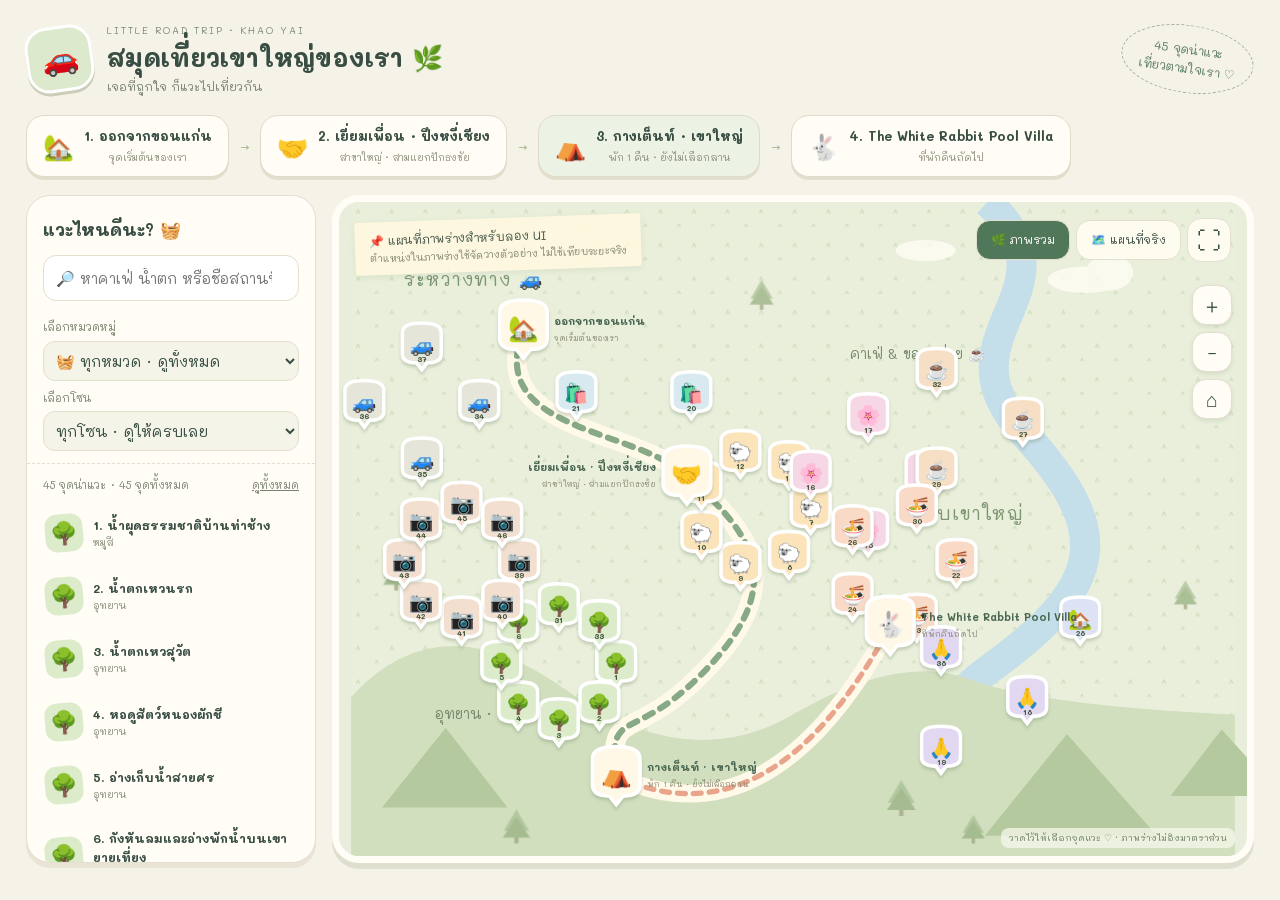
==== commit 96b1ebc2: "Enhance trip map planner with location features and fullscreen support - Added a button for current " ====
--- a/index.html
+++ b/index.html
@@ -17,7 +17,7 @@
 <header><div class="brand"><div class="logo" aria-hidden="true">🚗</div><div><div class="kicker">LITTLE ROAD TRIP · KHAO YAI</div><h1>สมุดเที่ยวเขาใหญ่ของเรา 🌿</h1><p>เจอที่ถูกใจ ก็แวะไปเที่ยวกัน</p></div></div><div class="stamp">45 จุดน่าแวะ<br>เที่ยวตามใจเรา ♡</div></header>
 <nav class="trip" id="trip" aria-label="จุดหมายหลัก"></nav>
 <main class="workspace"><aside class="sidebar"><div class="sidebarhead"><h2>แวะไหนดีนะ? 🧺</h2><input id="search" class="search" type="search" placeholder="🔎 หาคาเฟ่ น้ำตก หรือชื่อสถานที่" aria-label="ค้นหาสถานที่"><div class="filtergrid"><div class="filterfield"><label class="filterlabel" for="category">เลือกหมวดหมู่</label><select id="category" aria-label="กรองหมวดหมู่"><option value="">🧺 ทุกหมวด · ดูทั้งหมด</option></select></div><div class="filterfield"><label class="filterlabel" for="zone">เลือกโซน</label><select id="zone" aria-label="กรองโซน"><option value="">ทุกโซน · ดูให้ครบเลย</option></select></div></div></div><div class="result"><span id="count" aria-live="polite"></span><button id="reset">ดูทั้งหมด</button></div><div class="list" id="list"></div></aside>
-<section class="mapboard" id="board" aria-label="แผนที่เที่ยว"><div class="maptoolbar"><div class="tape" id="mapnotice">📌 แผนที่ภาพร่างสำหรับลอง UI<small>ตำแหน่งและเส้นทางในภาพนี้ใช้จัดวางตัวอย่าง ไม่ใช้เทียบระยะจริง</small></div><div class="views"><button id="sketchTab" aria-pressed="true">🌿 ภาพรวม</button><button id="realTab" aria-pressed="false">🗺️ แผนที่จริง</button></div></div><svg id="art" class="mapart" viewBox="0 0 1000 740" aria-label="ภาพร่างแสดงจุดหมายและสถานที่ 45 แห่ง"><defs><pattern id="grass" width="38" height="38" patternUnits="userSpaceOnUse"><path d="m6 13 2-4 2 4m17 15 2-3 2 3" fill="none" stroke="#bccda2" stroke-width="1.5" opacity=".5"/></pattern><symbol id="tree" viewBox="0 0 30 40"><path d="M15 37V20" stroke="#9b9d77" stroke-width="4"/><path d="m15 2 13 22H2Z" fill="#a5bc91"/><path d="m15 10 14 21H1Z" fill="#93ac7c"/></symbol></defs><rect width="1000" height="740" fill="#e9efdb"/><rect width="1000" height="740" fill="url(#grass)"/><path d="M720 0C830 100 660 150 760 260S860 430 720 530 850 680 1000 640" stroke="#c4deea" stroke-width="34" fill="none"/><path d="M0 560Q100 450 240 550T500 580 700 540 1000 580V740H0Z" fill="#d1dfbf"/><path d="m35 685 72-90 70 90m540 32 93-115 102 115m15-45 58-75 68 75" fill="#b5c99e"/><g opacity=".7"><use href="#tree" x="35" y="400" width="32" height="43"/><use href="#tree" x="80" y="425" width="25" height="40"/><use href="#tree" x="170" y="685" width="34" height="44"/><use href="#tree" x="605" y="650" width="35" height="50"/><use href="#tree" x="690" y="690" width="28" height="40"/><use href="#tree" x="930" y="425" width="28" height="40"/><use href="#tree" x="450" y="85" width="29" height="41"/></g><g fill="#fffdf4" opacity=".8"><ellipse cx="830" cy="88" rx="42" ry="15"/><ellipse cx="858" cy="80" rx="27" ry="20"/><ellipse cx="650" cy="55" rx="34" ry="12"/></g><path d="M195 145C150 260 320 255 380 310S500 420 410 520 290 565 300 650" fill="none" stroke="#fff9e9" stroke-width="22" stroke-linecap="round"/><path d="M195 145C150 260 320 255 380 310S500 420 410 520 290 565 300 650" fill="none" stroke="#87a985" stroke-width="7" stroke-dasharray="10 10" stroke-linecap="round"/><path d="M300 650Q475 730 610 480" fill="none" stroke="#fff9e9" stroke-width="20"/><path d="M300 650Q475 730 610 480" fill="none" stroke="#e9a58b" stroke-width="6" stroke-dasharray="9 9" stroke-linecap="round"/><text x="60" y="95" class="biglabel">ระหว่างทาง 🚙</text><text x="635" y="360" class="biglabel">รอบเขาใหญ่</text><text x="95" y="585" class="maplabel">อุทยาน · ธรรมชาติ 🌲</text><text x="565" y="178" class="maplabel">คาเฟ่ &amp; ของอร่อย ☕</text><g id="pins"></g><g id="mainpins"></g></svg>
+<section class="mapboard" id="board" aria-label="แผนที่เที่ยว"><div class="maptoolbar"><div class="tape" id="mapnotice">📌 แผนที่ภาพร่างสำหรับลอง UI<small>ตำแหน่งและเส้นทางในภาพนี้ใช้จัดวางตัวอย่าง ไม่ใช้เทียบระยะจริง</small></div><div class="mapactions"><div class="views"><button id="sketchTab" aria-pressed="true">🌿 ภาพรวม</button><button id="realTab" aria-pressed="false">🗺️ แผนที่จริง</button></div><button id="fullscreen" class="fullscreen-button" type="button" aria-pressed="false" aria-controls="board" aria-label="เปิดแผนที่เต็มจอ" title="เปิดแผนที่เต็มจอ">⛶</button></div></div><svg id="art" class="mapart" viewBox="0 0 1000 740" aria-label="ภาพร่างแสดงจุดหมายและสถานที่ 45 แห่ง"><defs><pattern id="grass" width="38" height="38" patternUnits="userSpaceOnUse"><path d="m6 13 2-4 2 4m17 15 2-3 2 3" fill="none" stroke="#bccda2" stroke-width="1.5" opacity=".5"/></pattern><symbol id="tree" viewBox="0 0 30 40"><path d="M15 37V20" stroke="#9b9d77" stroke-width="4"/><path d="m15 2 13 22H2Z" fill="#a5bc91"/><path d="m15 10 14 21H1Z" fill="#93ac7c"/></symbol></defs><rect width="1000" height="740" fill="#e9efdb"/><rect width="1000" height="740" fill="url(#grass)"/><path d="M720 0C830 100 660 150 760 260S860 430 720 530 850 680 1000 640" stroke="#c4deea" stroke-width="34" fill="none"/><path d="M0 560Q100 450 240 550T500 580 700 540 1000 580V740H0Z" fill="#d1dfbf"/><path d="m35 685 72-90 70 90m540 32 93-115 102 115m15-45 58-75 68 75" fill="#b5c99e"/><g opacity=".7"><use href="#tree" x="35" y="400" width="32" height="43"/><use href="#tree" x="80" y="425" width="25" height="40"/><use href="#tree" x="170" y="685" width="34" height="44"/><use href="#tree" x="605" y="650" width="35" height="50"/><use href="#tree" x="690" y="690" width="28" height="40"/><use href="#tree" x="930" y="425" width="28" height="40"/><use href="#tree" x="450" y="85" width="29" height="41"/></g><g fill="#fffdf4" opacity=".8"><ellipse cx="830" cy="88" rx="42" ry="15"/><ellipse cx="858" cy="80" rx="27" ry="20"/><ellipse cx="650" cy="55" rx="34" ry="12"/></g><path d="M195 145C150 260 320 255 380 310S500 420 410 520 290 565 300 650" fill="none" stroke="#fff9e9" stroke-width="22" stroke-linecap="round"/><path d="M195 145C150 260 320 255 380 310S500 420 410 520 290 565 300 650" fill="none" stroke="#87a985" stroke-width="7" stroke-dasharray="10 10" stroke-linecap="round"/><path d="M300 650Q475 730 610 480" fill="none" stroke="#fff9e9" stroke-width="20"/><path d="M300 650Q475 730 610 480" fill="none" stroke="#e9a58b" stroke-width="6" stroke-dasharray="9 9" stroke-linecap="round"/><text x="60" y="95" class="biglabel">ระหว่างทาง 🚙</text><text x="635" y="360" class="biglabel">รอบเขาใหญ่</text><text x="95" y="585" class="maplabel">อุทยาน · ธรรมชาติ 🌲</text><text x="565" y="178" class="maplabel">คาเฟ่ &amp; ของอร่อย ☕</text><g id="pins"></g><g id="mainpins"></g></svg>
 <div class="controls"><button id="zoomIn" aria-label="ซูมเข้า">＋</button><button id="zoomOut" aria-label="ซูมออก">−</button><button id="fit" aria-label="ดูภาพรวม">⌂</button></div><div id="realmap" class="realmap" hidden></div><section id="selected" class="selected" hidden aria-live="polite"></section><div class="mapfoot">วาดไว้ให้เลือกจุดแวะ ♡ · ภาพร่างไม่อิงมาตราส่วน</div></section></main>
 <dialog id="dialog" aria-labelledby="detailTitle"><div class="dialoghead"><span>รายละเอียดจุดนี้ 📍</span><button id="close" aria-label="ปิดรายละเอียด">ปิด ✕</button></div><div class="detail" id="detail"></div></dialog>
 <script src="assets/vendor/leaflet/leaflet.js" defer></script>
--- a/styles.css
+++ b/styles.css
@@ -40,6 +40,9 @@
 .mapboard{position:relative;border:7px solid #fffdf6;border-radius:27px;background:#e8eedb;overflow:hidden;box-shadow:0 6px 0 #dfdfcf}
 .maptoolbar{position:absolute;top:16px;left:16px;right:16px;display:flex;justify-content:space-between;align-items:flex-start;gap:10px;z-index:3;pointer-events:none}
 .maptoolbar>*{pointer-events:auto}
+.mapactions{display:flex;align-items:center;gap:6px}
+.fullscreen-button{flex-shrink:0;width:44px;height:44px;padding:0;font-size:24px;background:#fffdf3ed}
+.fullscreen-button[aria-pressed=true]{background:#51775a;color:white}
 .tape{background:#fff8dfed;padding:9px 14px;box-shadow:0 2px 6px #5c76521c;transform:rotate(-2deg);font-size:12px;max-width:340px;border-radius:3px}
 .tape small{display:block;font-size:10px;color:#7b806b}
 
@@ -223,8 +226,13 @@
 .osm-number{position:absolute;bottom:-3px;right:-6px;background:#fffdf5;border:1px solid #e4decf;border-radius:9px;min-width:18px;height:18px;text-align:center;font:700 10px/16px "Mali",sans-serif;color:#496949;z-index:1}
 .osm-sticker.is-selected{outline:3px solid #d89573;box-shadow:0 4px 16px #ad735858}
 .osm-tooltip{border:1px solid #e2decd;border-radius:10px;background:#fffaf0;color:#415b44;box-shadow:0 3px 12px #4b604222;font:12px/1.6 "Mali",Tahoma,sans-serif}
-.osm-tools{position:absolute;top:90px;left:16px;z-index:2;display:flex;gap:6px}
+.osm-tools{position:absolute;top:90px;left:16px;right:65px;z-index:2;display:flex;flex-wrap:wrap;gap:6px}
 .osm-tools button{font-size:11px;background:#fffdf3ed;border-radius:12px;box-shadow:0 2px 8px #34473114}
+.osm-tools .locate-button{color:#2363a0;border-color:#b5cee6}
+.osm-tools .locate-button:disabled{opacity:.7;cursor:wait}
+.user-location-pin{background:none;border:0}
+.user-location-dot{display:block;width:24px;height:24px;background:#287bcc;border:4px solid white;border-radius:50%;box-shadow:0 0 0 2px #287bcc55,0 2px 7px #20456d55;box-sizing:border-box}
+.location-status{display:block;margin-top:4px;color:#2363a0}
 .osm-status{position:absolute;bottom:25px;left:12px;max-width:calc(100% - 130px);z-index:2;background:#fffaf0ed;padding:7px 10px;border:1px solid #e3decb;border-radius:12px;font-size:10px;color:#65735b;pointer-events:none}
 .mapboard.real .mapfoot{display:none}
 .mapboard.real .leaflet-top{top:82px}
@@ -272,3 +280,12 @@
   .osm-status{bottom:27px;left:8px;font-size:9px;padding:5px 8px;max-width:calc(100% - 16px)}
   .osm-canvas .leaflet-control-zoom a{width:44px;height:44px;line-height:44px}
 }
+
+/* Native fullscreen and viewport fallback share the same map layout. */
+body.map-fullscreen-open{overflow:hidden}
+.mapboard.map-expanded{position:fixed;inset:0;z-index:1000;width:100%;height:100vh;height:100dvh;min-height:0;max-width:none;border:0;border-radius:0;box-shadow:none;padding:env(safe-area-inset-top) env(safe-area-inset-right) env(safe-area-inset-bottom) env(safe-area-inset-left)}
+.mapboard.map-expanded .selected{max-height:calc(100% - 180px);overflow:auto}
+@media(max-width:620px){
+  .mapactions .views{flex:1;min-width:0}
+  .mapboard.map-expanded .realmap{top:calc(135px + env(safe-area-inset-top));bottom:env(safe-area-inset-bottom)}
+}
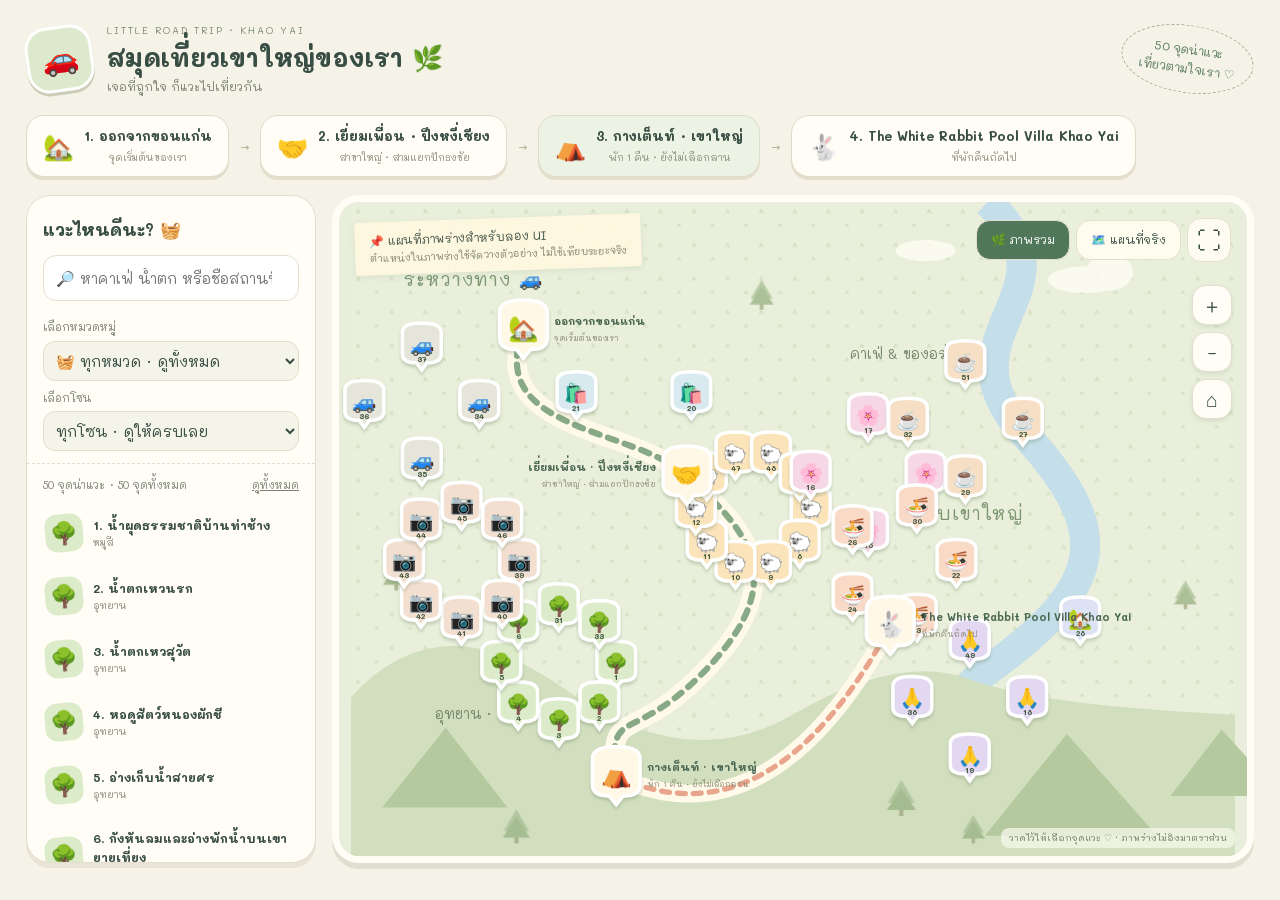
==== commit df9dd3e4: "Add new attractions and update existing entries for Khao Yai tourism - Introduced five new locations" ====
--- a/index.html
+++ b/index.html
@@ -14,10 +14,10 @@
 <link rel="stylesheet" href="https://fonts.googleapis.com/css2?family=Mali:wght@400;500;600;700&display=swap">
 <link rel="stylesheet" href="assets/vendor/leaflet/leaflet.css">
 <link rel="stylesheet" href="styles.css"></head><body>
-<header><div class="brand"><div class="logo" aria-hidden="true">🚗</div><div><div class="kicker">LITTLE ROAD TRIP · KHAO YAI</div><h1>สมุดเที่ยวเขาใหญ่ของเรา 🌿</h1><p>เจอที่ถูกใจ ก็แวะไปเที่ยวกัน</p></div></div><div class="stamp">45 จุดน่าแวะ<br>เที่ยวตามใจเรา ♡</div></header>
+<header><div class="brand"><div class="logo" aria-hidden="true">🚗</div><div><div class="kicker">LITTLE ROAD TRIP · KHAO YAI</div><h1>สมุดเที่ยวเขาใหญ่ของเรา 🌿</h1><p>เจอที่ถูกใจ ก็แวะไปเที่ยวกัน</p></div></div><div class="stamp">50 จุดน่าแวะ<br>เที่ยวตามใจเรา ♡</div></header>
 <nav class="trip" id="trip" aria-label="จุดหมายหลัก"></nav>
 <main class="workspace"><aside class="sidebar"><div class="sidebarhead"><h2>แวะไหนดีนะ? 🧺</h2><input id="search" class="search" type="search" placeholder="🔎 หาคาเฟ่ น้ำตก หรือชื่อสถานที่" aria-label="ค้นหาสถานที่"><div class="filtergrid"><div class="filterfield"><label class="filterlabel" for="category">เลือกหมวดหมู่</label><select id="category" aria-label="กรองหมวดหมู่"><option value="">🧺 ทุกหมวด · ดูทั้งหมด</option></select></div><div class="filterfield"><label class="filterlabel" for="zone">เลือกโซน</label><select id="zone" aria-label="กรองโซน"><option value="">ทุกโซน · ดูให้ครบเลย</option></select></div></div></div><div class="result"><span id="count" aria-live="polite"></span><button id="reset">ดูทั้งหมด</button></div><div class="list" id="list"></div></aside>
-<section class="mapboard" id="board" aria-label="แผนที่เที่ยว"><div class="maptoolbar"><div class="tape" id="mapnotice">📌 แผนที่ภาพร่างสำหรับลอง UI<small>ตำแหน่งและเส้นทางในภาพนี้ใช้จัดวางตัวอย่าง ไม่ใช้เทียบระยะจริง</small></div><div class="mapactions"><div class="views"><button id="sketchTab" aria-pressed="true">🌿 ภาพรวม</button><button id="realTab" aria-pressed="false">🗺️ แผนที่จริง</button></div><button id="fullscreen" class="fullscreen-button" type="button" aria-pressed="false" aria-controls="board" aria-label="เปิดแผนที่เต็มจอ" title="เปิดแผนที่เต็มจอ">⛶</button></div></div><svg id="art" class="mapart" viewBox="0 0 1000 740" aria-label="ภาพร่างแสดงจุดหมายและสถานที่ 45 แห่ง"><defs><pattern id="grass" width="38" height="38" patternUnits="userSpaceOnUse"><path d="m6 13 2-4 2 4m17 15 2-3 2 3" fill="none" stroke="#bccda2" stroke-width="1.5" opacity=".5"/></pattern><symbol id="tree" viewBox="0 0 30 40"><path d="M15 37V20" stroke="#9b9d77" stroke-width="4"/><path d="m15 2 13 22H2Z" fill="#a5bc91"/><path d="m15 10 14 21H1Z" fill="#93ac7c"/></symbol></defs><rect width="1000" height="740" fill="#e9efdb"/><rect width="1000" height="740" fill="url(#grass)"/><path d="M720 0C830 100 660 150 760 260S860 430 720 530 850 680 1000 640" stroke="#c4deea" stroke-width="34" fill="none"/><path d="M0 560Q100 450 240 550T500 580 700 540 1000 580V740H0Z" fill="#d1dfbf"/><path d="m35 685 72-90 70 90m540 32 93-115 102 115m15-45 58-75 68 75" fill="#b5c99e"/><g opacity=".7"><use href="#tree" x="35" y="400" width="32" height="43"/><use href="#tree" x="80" y="425" width="25" height="40"/><use href="#tree" x="170" y="685" width="34" height="44"/><use href="#tree" x="605" y="650" width="35" height="50"/><use href="#tree" x="690" y="690" width="28" height="40"/><use href="#tree" x="930" y="425" width="28" height="40"/><use href="#tree" x="450" y="85" width="29" height="41"/></g><g fill="#fffdf4" opacity=".8"><ellipse cx="830" cy="88" rx="42" ry="15"/><ellipse cx="858" cy="80" rx="27" ry="20"/><ellipse cx="650" cy="55" rx="34" ry="12"/></g><path d="M195 145C150 260 320 255 380 310S500 420 410 520 290 565 300 650" fill="none" stroke="#fff9e9" stroke-width="22" stroke-linecap="round"/><path d="M195 145C150 260 320 255 380 310S500 420 410 520 290 565 300 650" fill="none" stroke="#87a985" stroke-width="7" stroke-dasharray="10 10" stroke-linecap="round"/><path d="M300 650Q475 730 610 480" fill="none" stroke="#fff9e9" stroke-width="20"/><path d="M300 650Q475 730 610 480" fill="none" stroke="#e9a58b" stroke-width="6" stroke-dasharray="9 9" stroke-linecap="round"/><text x="60" y="95" class="biglabel">ระหว่างทาง 🚙</text><text x="635" y="360" class="biglabel">รอบเขาใหญ่</text><text x="95" y="585" class="maplabel">อุทยาน · ธรรมชาติ 🌲</text><text x="565" y="178" class="maplabel">คาเฟ่ &amp; ของอร่อย ☕</text><g id="pins"></g><g id="mainpins"></g></svg>
+<section class="mapboard" id="board" aria-label="แผนที่เที่ยว"><div class="maptoolbar"><div class="tape" id="mapnotice">📌 แผนที่ภาพร่างสำหรับลอง UI<small>ตำแหน่งและเส้นทางในภาพนี้ใช้จัดวางตัวอย่าง ไม่ใช้เทียบระยะจริง</small></div><div class="mapactions"><div class="views"><button id="sketchTab" aria-pressed="true">🌿 ภาพรวม</button><button id="realTab" aria-pressed="false">🗺️ แผนที่จริง</button></div><button id="fullscreen" class="fullscreen-button" type="button" aria-pressed="false" aria-controls="board" aria-label="เปิดแผนที่เต็มจอ" title="เปิดแผนที่เต็มจอ">⛶</button></div></div><svg id="art" class="mapart" viewBox="0 0 1000 740" aria-label="ภาพร่างแสดงจุดหมายและสถานที่ 50 แห่ง"><defs><pattern id="grass" width="38" height="38" patternUnits="userSpaceOnUse"><path d="m6 13 2-4 2 4m17 15 2-3 2 3" fill="none" stroke="#bccda2" stroke-width="1.5" opacity=".5"/></pattern><symbol id="tree" viewBox="0 0 30 40"><path d="M15 37V20" stroke="#9b9d77" stroke-width="4"/><path d="m15 2 13 22H2Z" fill="#a5bc91"/><path d="m15 10 14 21H1Z" fill="#93ac7c"/></symbol></defs><rect width="1000" height="740" fill="#e9efdb"/><rect width="1000" height="740" fill="url(#grass)"/><path d="M720 0C830 100 660 150 760 260S860 430 720 530 850 680 1000 640" stroke="#c4deea" stroke-width="34" fill="none"/><path d="M0 560Q100 450 240 550T500 580 700 540 1000 580V740H0Z" fill="#d1dfbf"/><path d="m35 685 72-90 70 90m540 32 93-115 102 115m15-45 58-75 68 75" fill="#b5c99e"/><g opacity=".7"><use href="#tree" x="35" y="400" width="32" height="43"/><use href="#tree" x="80" y="425" width="25" height="40"/><use href="#tree" x="170" y="685" width="34" height="44"/><use href="#tree" x="605" y="650" width="35" height="50"/><use href="#tree" x="690" y="690" width="28" height="40"/><use href="#tree" x="930" y="425" width="28" height="40"/><use href="#tree" x="450" y="85" width="29" height="41"/></g><g fill="#fffdf4" opacity=".8"><ellipse cx="830" cy="88" rx="42" ry="15"/><ellipse cx="858" cy="80" rx="27" ry="20"/><ellipse cx="650" cy="55" rx="34" ry="12"/></g><path d="M195 145C150 260 320 255 380 310S500 420 410 520 290 565 300 650" fill="none" stroke="#fff9e9" stroke-width="22" stroke-linecap="round"/><path d="M195 145C150 260 320 255 380 310S500 420 410 520 290 565 300 650" fill="none" stroke="#87a985" stroke-width="7" stroke-dasharray="10 10" stroke-linecap="round"/><path d="M300 650Q475 730 610 480" fill="none" stroke="#fff9e9" stroke-width="20"/><path d="M300 650Q475 730 610 480" fill="none" stroke="#e9a58b" stroke-width="6" stroke-dasharray="9 9" stroke-linecap="round"/><text x="60" y="95" class="biglabel">ระหว่างทาง 🚙</text><text x="635" y="360" class="biglabel">รอบเขาใหญ่</text><text x="95" y="585" class="maplabel">อุทยาน · ธรรมชาติ 🌲</text><text x="565" y="178" class="maplabel">คาเฟ่ &amp; ของอร่อย ☕</text><g id="pins"></g><g id="mainpins"></g></svg>
 <div class="controls"><button id="zoomIn" aria-label="ซูมเข้า">＋</button><button id="zoomOut" aria-label="ซูมออก">−</button><button id="fit" aria-label="ดูภาพรวม">⌂</button></div><div id="realmap" class="realmap" hidden></div><section id="selected" class="selected" hidden aria-live="polite"></section><div class="mapfoot">วาดไว้ให้เลือกจุดแวะ ♡ · ภาพร่างไม่อิงมาตราส่วน</div></section></main>
 <dialog id="dialog" aria-labelledby="detailTitle"><div class="dialoghead"><span>รายละเอียดจุดนี้ 📍</span><button id="close" aria-label="ปิดรายละเอียด">ปิด ✕</button></div><div class="detail" id="detail"></div></dialog>
 <script src="assets/vendor/leaflet/leaflet.js" defer></script>
